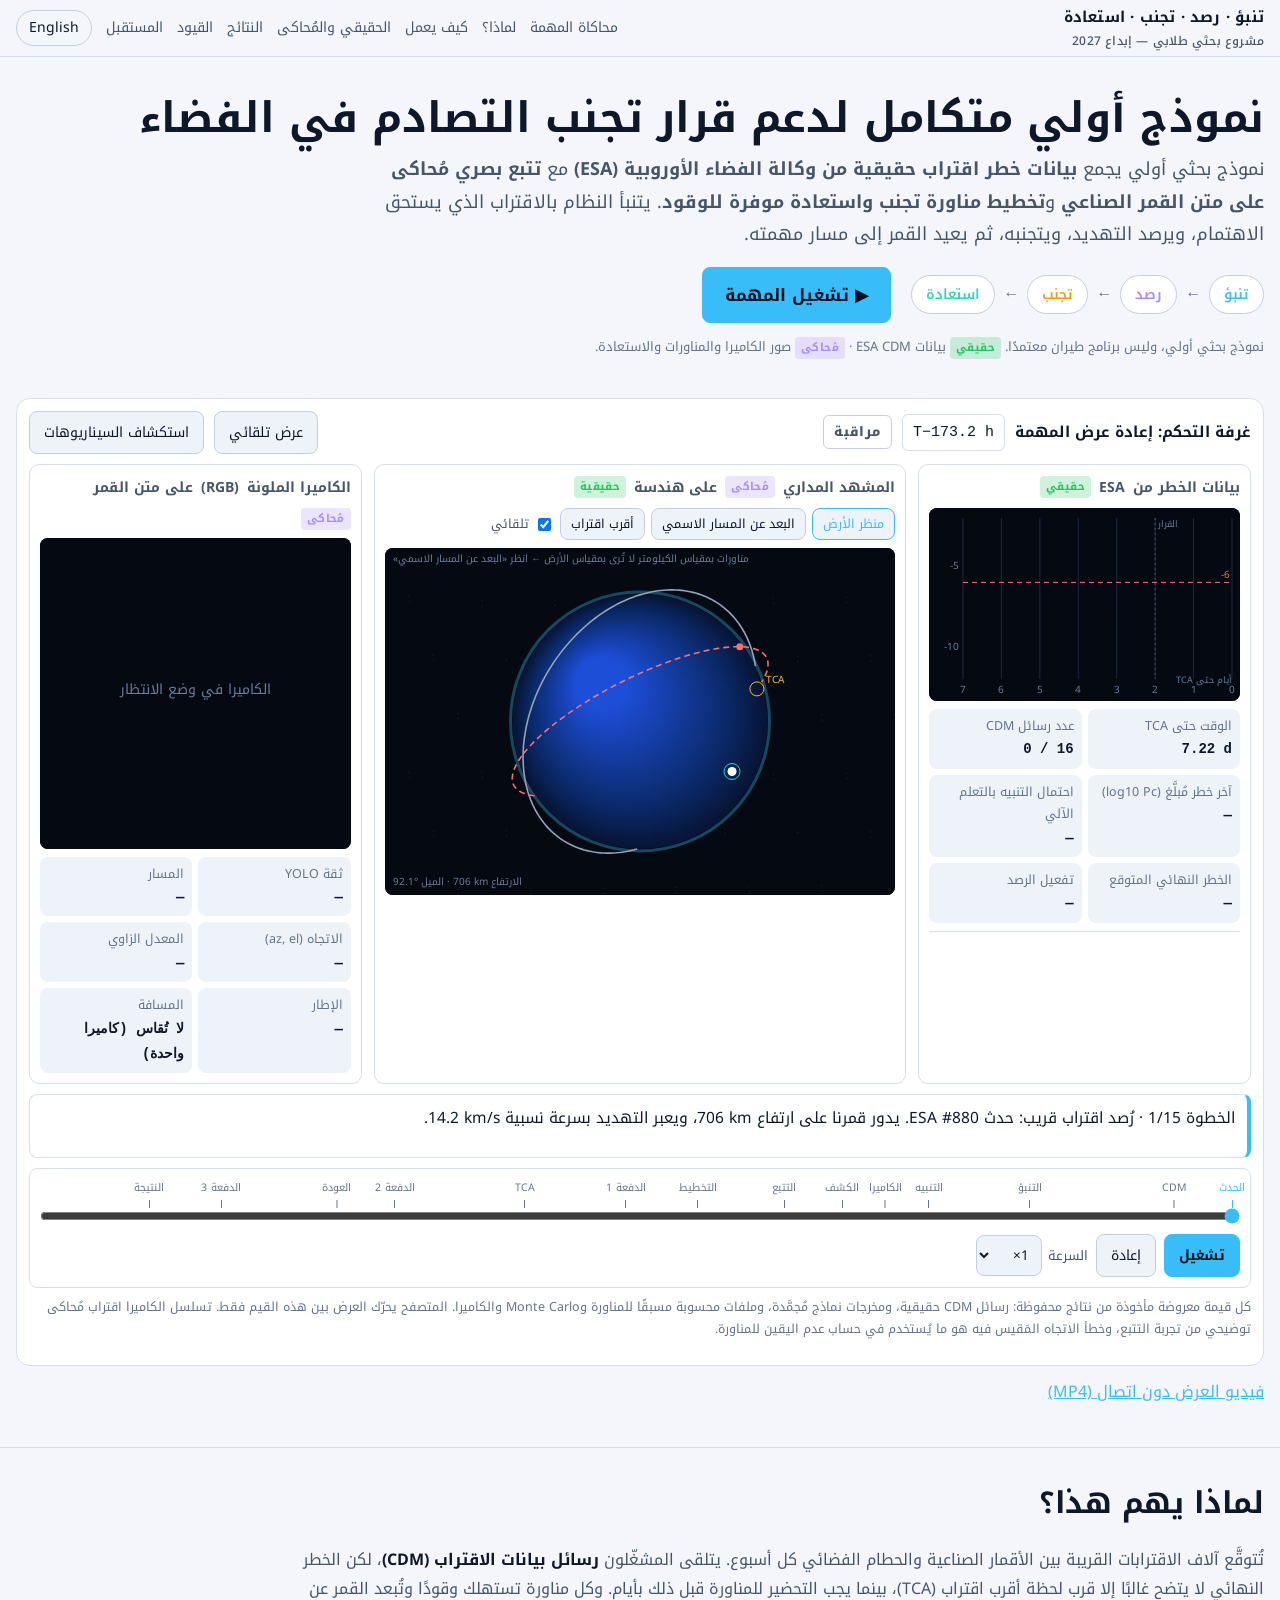
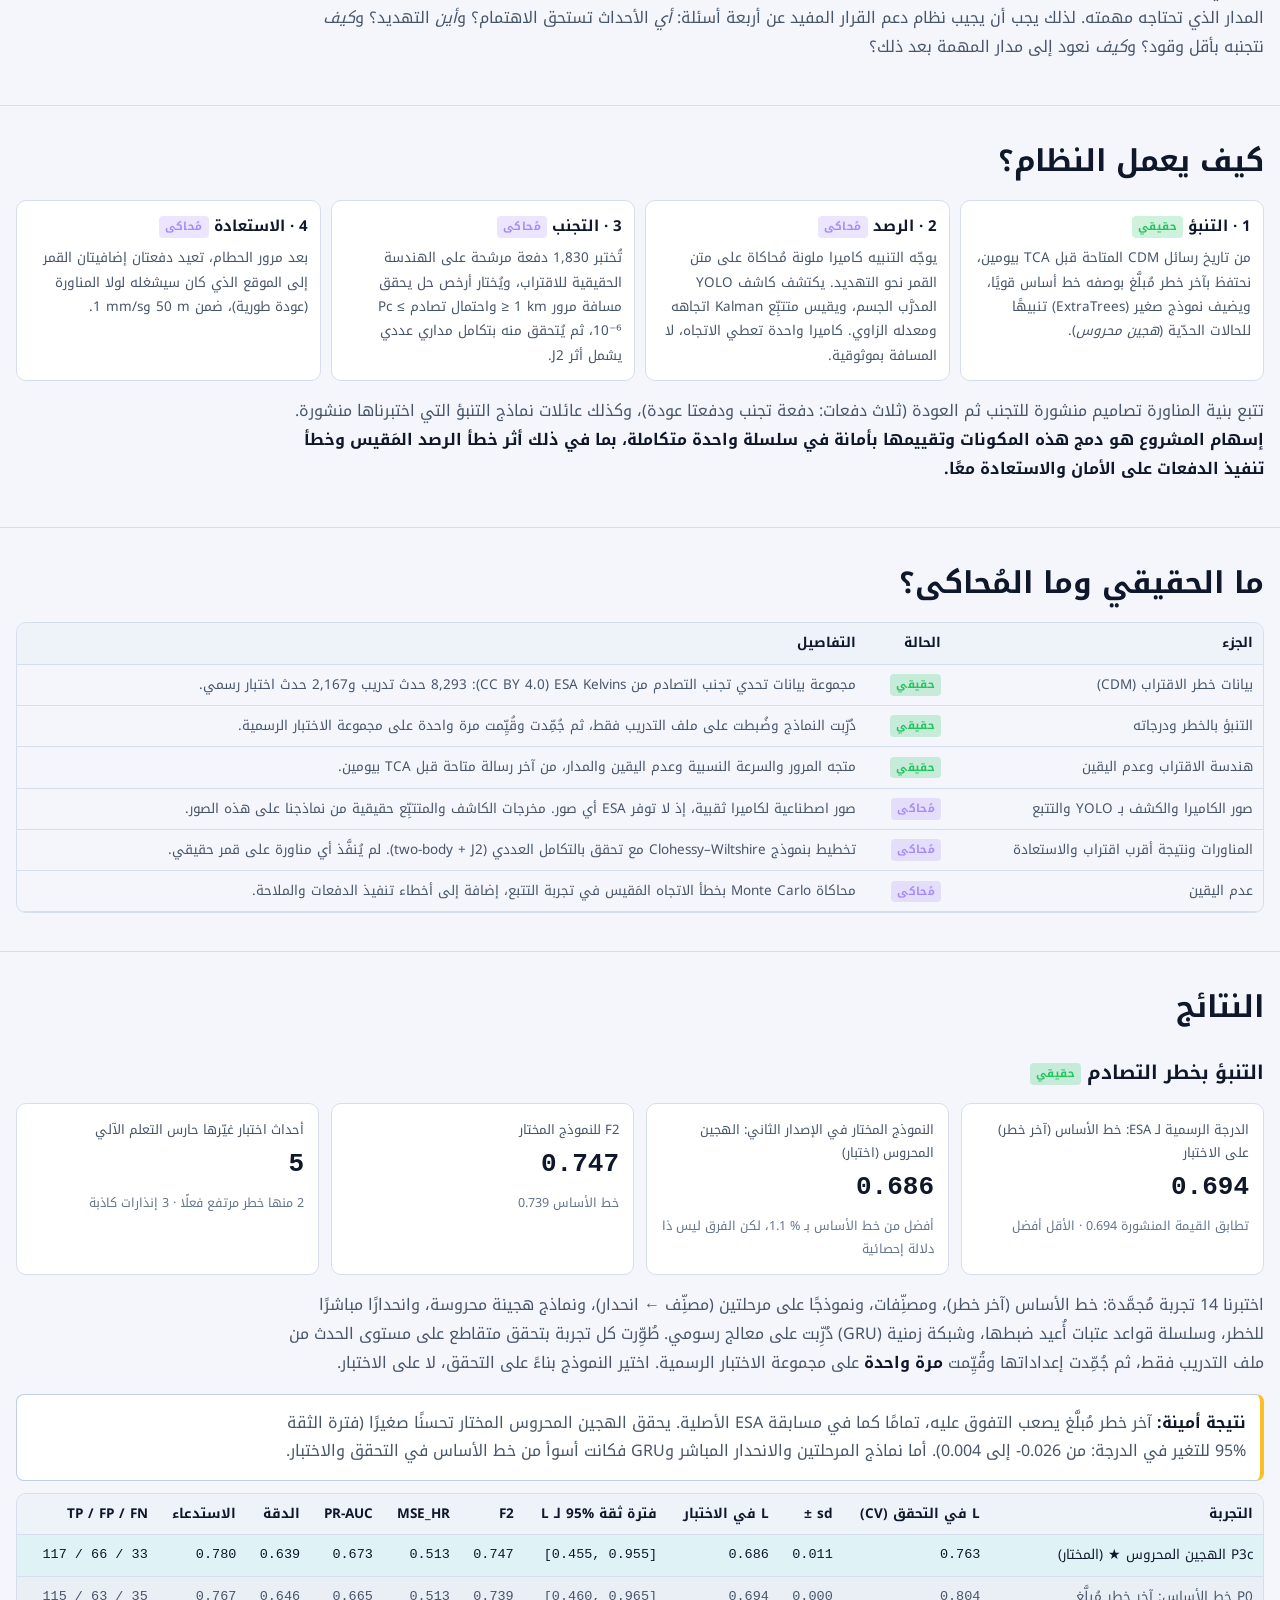
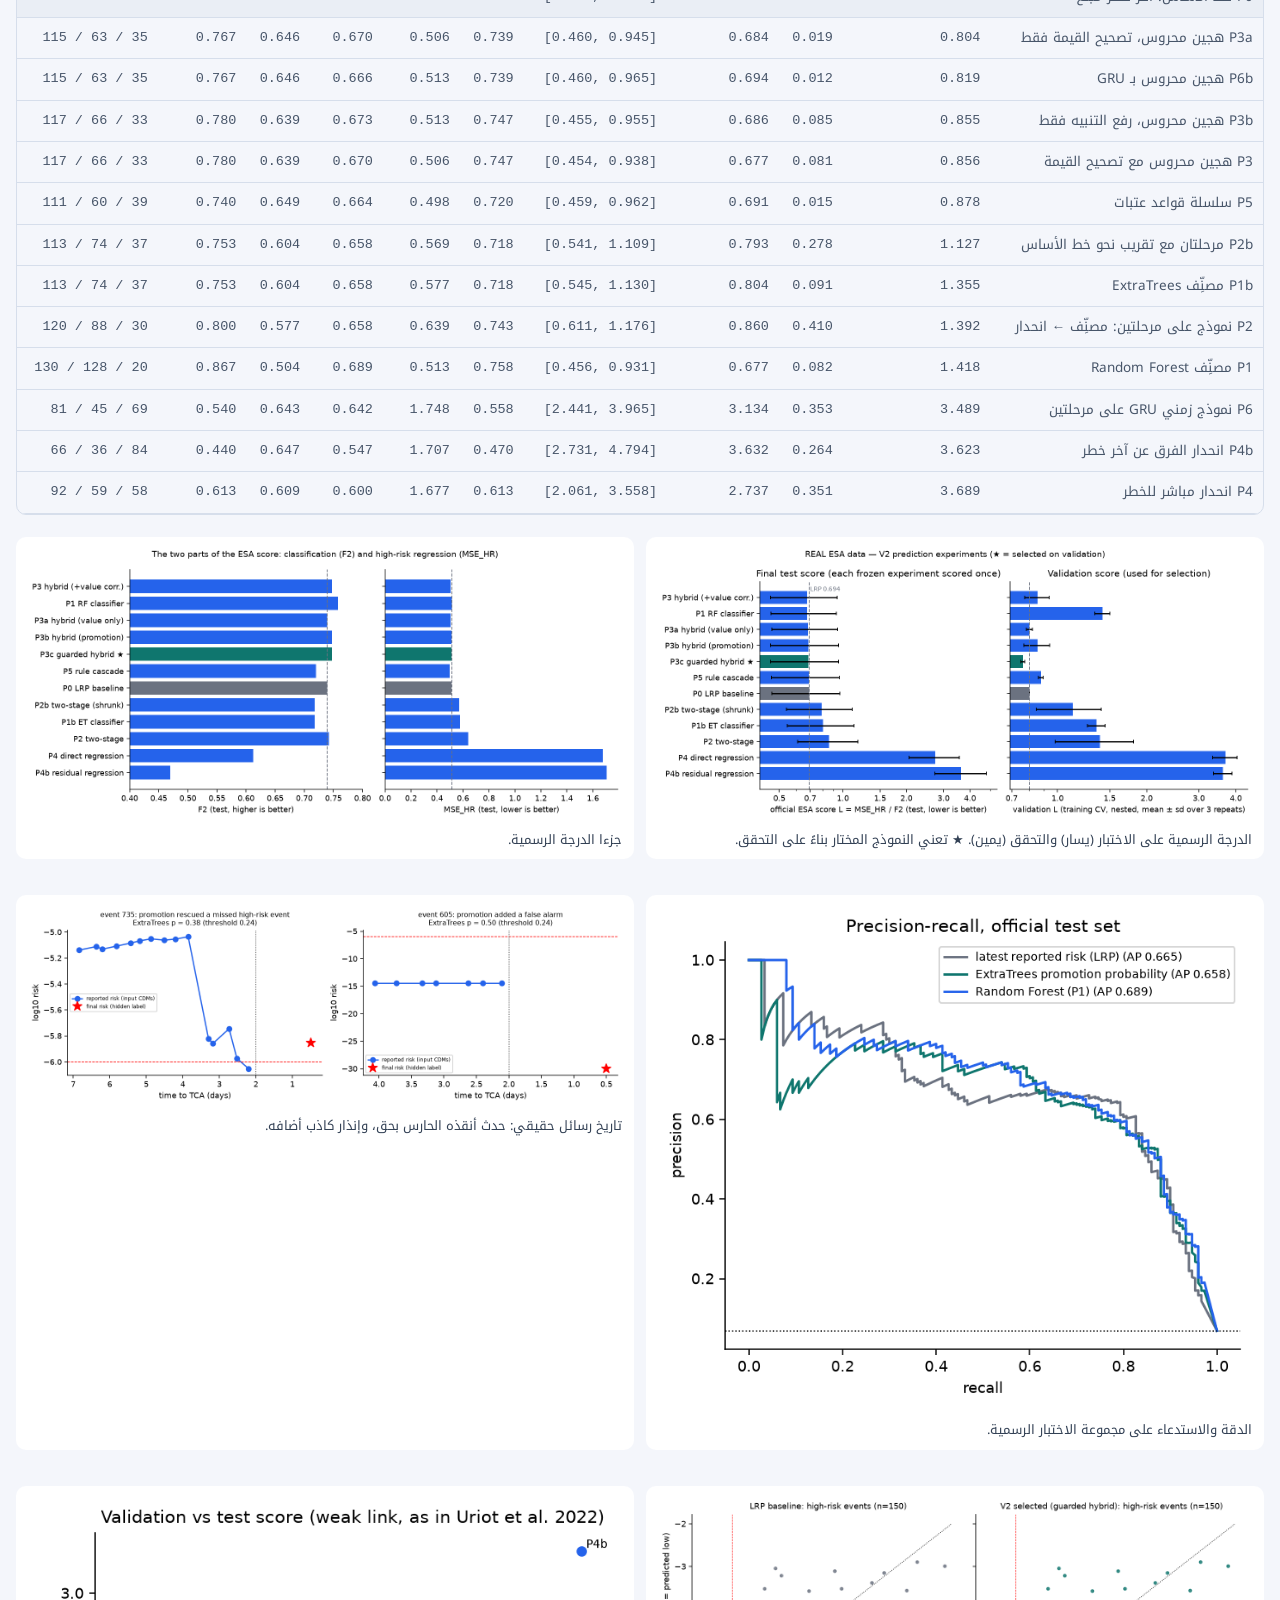
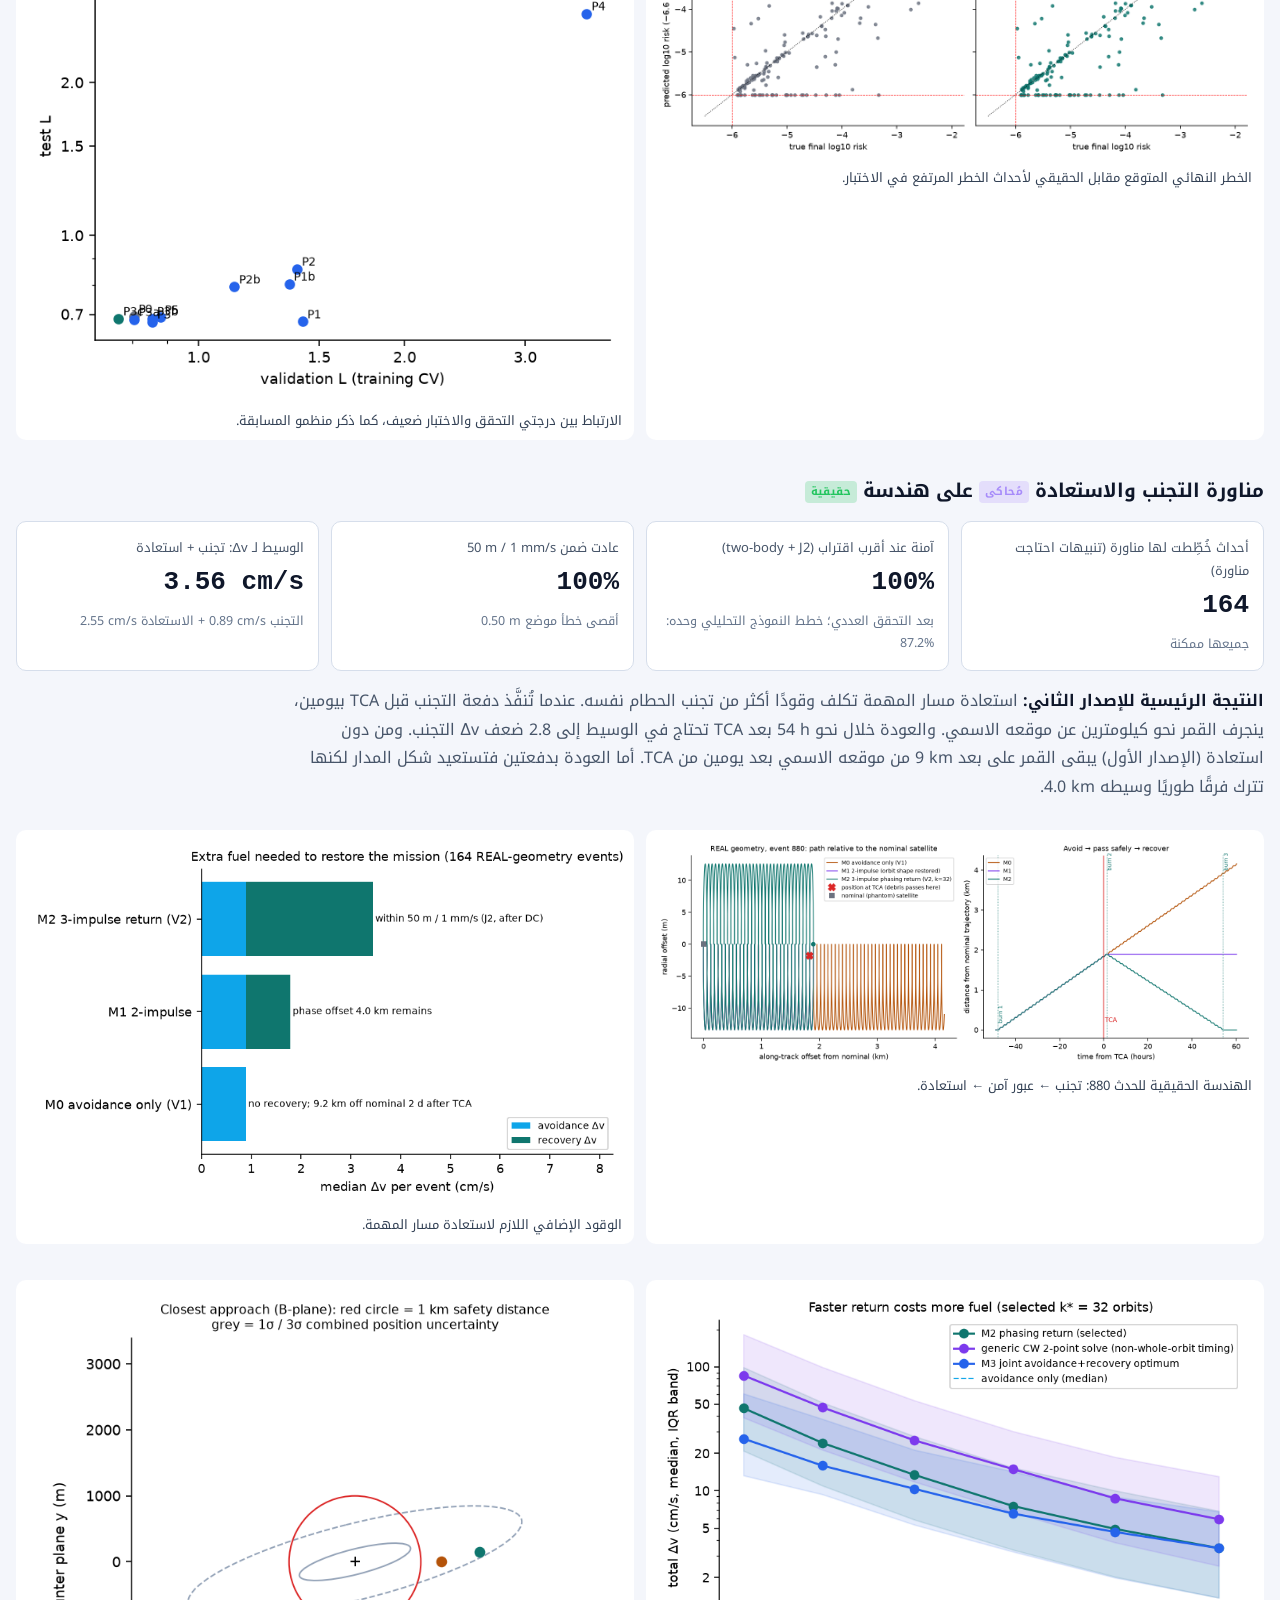
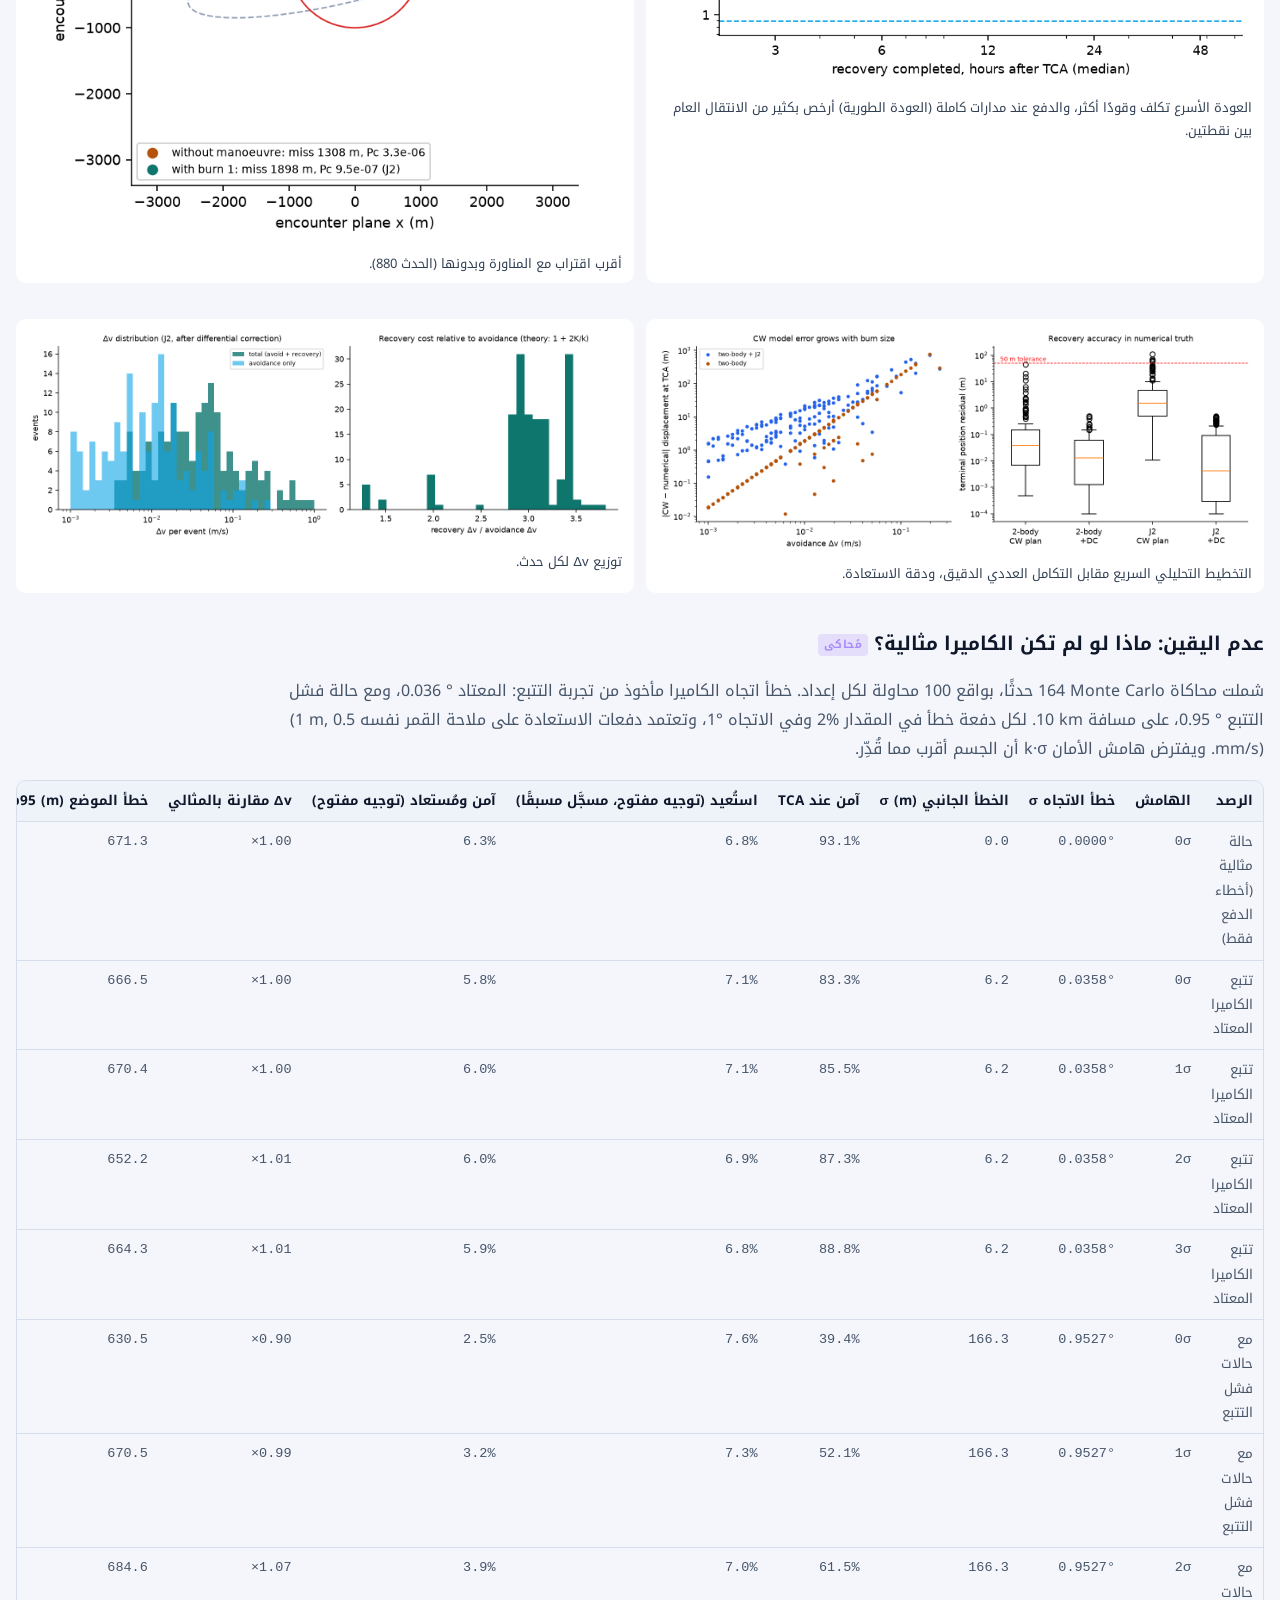
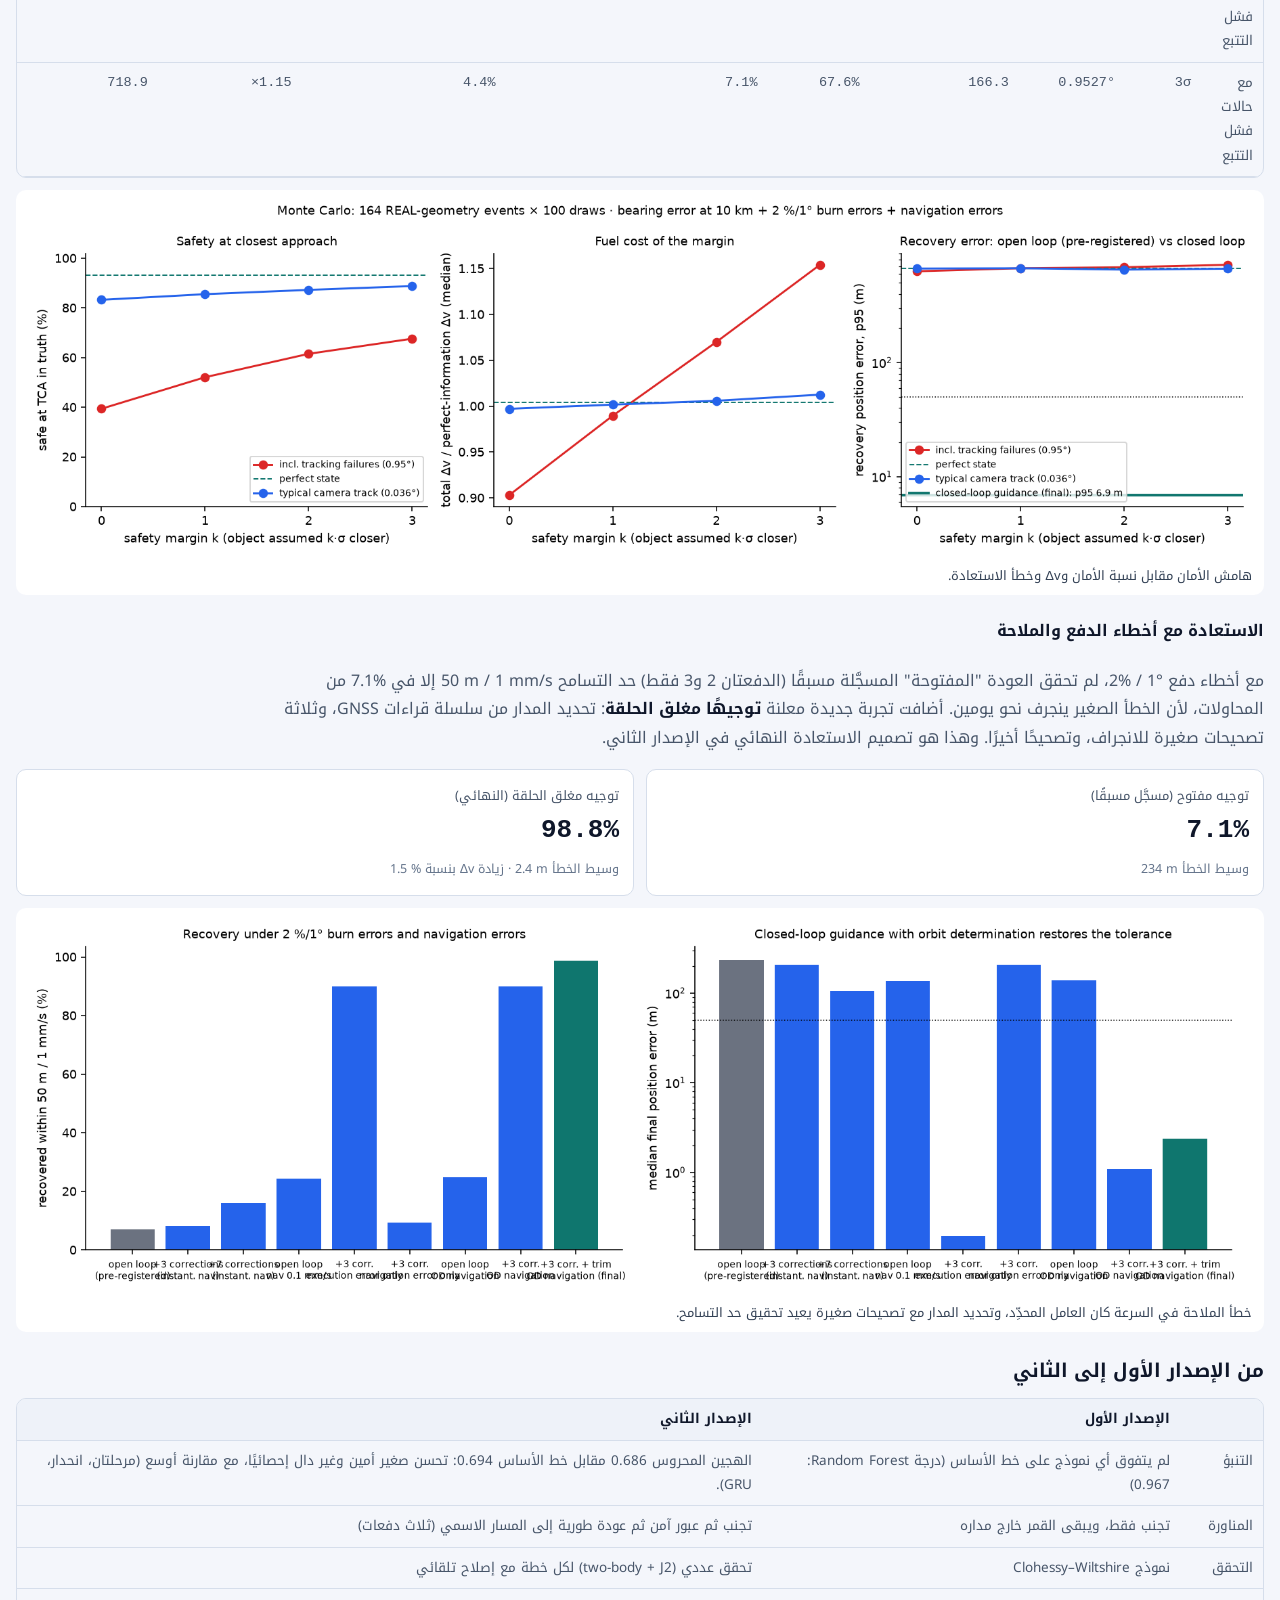
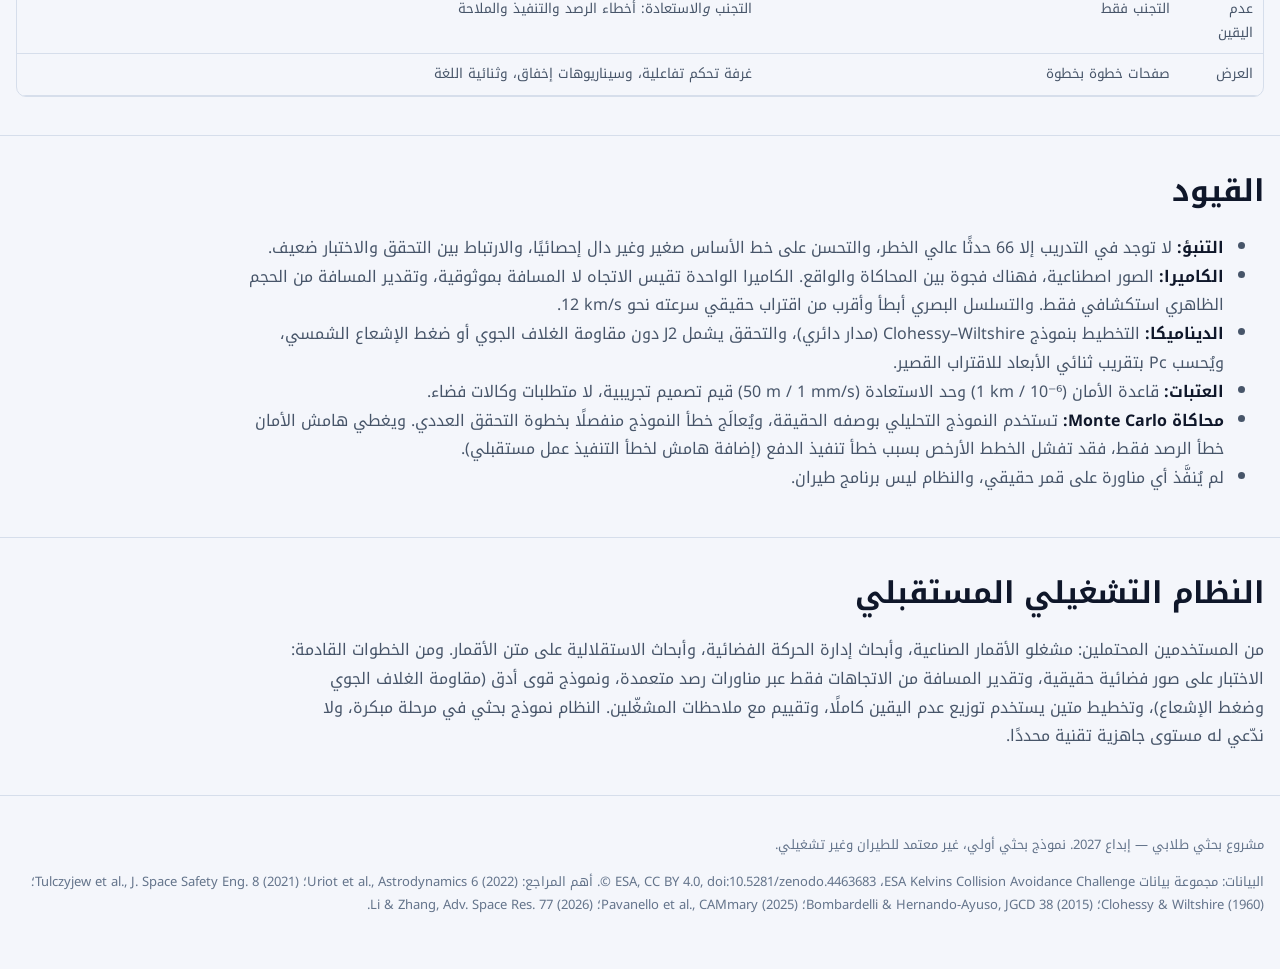
==== ar/index.html @ 052bb051 "V2 interactive mission-control demonstration (Ibdaa 2027 Student Research Project)" ====
<!doctype html>
<html lang="ar" dir="rtl">
<head>
<meta charset="utf-8">
<meta name="viewport" content="width=device-width, initial-scale=1">
<title>تنبؤ · رصد · تجنب · استعادة — نموذج أولي لدعم قرار تجنب التصادم</title>
<meta name="description" content="مشروع بحثي طلابي — إبداع 2027: نموذج أولي متكامل لدعم قرار تجنب التصادم الفضائي، يجمع بيانات خطر حقيقية من وكالة الفضاء الأوروبية مع تتبع بصري مُحاكى على متن القمر وتخطيط مناورة تجنب واستعادة موفرة للوقود.">
<link rel="preconnect" href="https://fonts.googleapis.com">
<link rel="stylesheet" href="https://fonts.googleapis.com/css2?family=Noto+Kufi+Arabic:wght@400;600;700;800&display=swap">
<link rel="stylesheet" href="../assets/css/site.css">
<link rel="icon" href="data:image/svg+xml,%3Csvg xmlns='http://www.w3.org/2000/svg' viewBox='0 0 32 32'%3E%3Ccircle cx='16' cy='16' r='7' fill='%2338bdf8'/%3E%3Cellipse cx='16' cy='16' rx='15' ry='6' fill='none' stroke='%232dd4bf' stroke-width='2'/%3E%3C/svg%3E">
</head>
<body data-root="../">
<header class="top"><div class="wrap">
  <div class="brand">تنبؤ · رصد · تجنب · استعادة<small>مشروع بحثي طلابي — إبداع 2027</small></div>
  <nav class="main"><a href="#mission">محاكاة المهمة</a><a href="#why">لماذا؟</a><a href="#how">كيف يعمل</a><a href="#real">الحقيقي والمُحاكى</a><a href="#results">النتائج</a><a href="#limits">القيود</a><a href="#future">المستقبل</a></nav>
  <a class="lang" href="../en/" hreflang="en" lang="en"><bdi dir="ltr">English</bdi></a>
</div></header>

<main>
<section class="hero"><div class="wrap">
  <h1>نموذج أولي متكامل لدعم قرار تجنب التصادم في الفضاء</h1>
  <p class="lead">نموذج بحثي أولي يجمع <strong>بيانات خطر اقتراب حقيقية من وكالة الفضاء الأوروبية <bdi dir="ltr" class="ltr">(ESA)</bdi></strong> مع <strong>تتبع بصري مُحاكى على متن القمر الصناعي</strong> و<strong>تخطيط مناورة تجنب واستعادة موفرة للوقود</strong>. يتنبأ النظام بالاقتراب الذي يستحق الاهتمام، ويرصد التهديد، ويتجنبه، ثم يعيد القمر إلى مسار مهمته.</p>
  <div class="chips">
    <span class="chip predict">تنبؤ</span><span class="arrow">→</span><span class="chip observe">رصد</span><span class="arrow">→</span>
    <span class="chip act">تجنب</span><span class="arrow">→</span><span class="chip recover">استعادة</span>
    <button class="btn primary big" data-run-mission style="margin-inline-start:12px">▶ تشغيل المهمة</button>
  </div>
  <p class="disclaimer">نموذج بحثي أولي، وليس برنامج طيران معتمدًا. <span class="badge real">حقيقي</span> بيانات <bdi dir="ltr" class="ltr">ESA CDM</bdi> · <span class="badge sim">مُحاكى</span> صور الكاميرا والمناورات والاستعادة.</p>
</div></section>

<section class="mc" id="mission"><div class="wrap">
 <div class="mc-shell">
  <div class="mc-top">
    <span class="mc-title">غرفة التحكم: إعادة عرض المهمة</span>
    <span class="mc-clock" id="mc-clock"><bdi dir="ltr">T−0.0 h</bdi></span>
    <span class="status monitor" id="mc-status">مراقبة</span>
    <span class="spacer"></span>
    <button class="btn" id="btn-auto" aria-pressed="true">عرض تلقائي</button>
    <button class="btn" id="btn-explore" aria-pressed="false">استكشاف السيناريوهات</button>
  </div>
  <div class="mc-grid">
    <div class="panel left">
      <h3>بيانات الخطر من <bdi dir="ltr" class="ltr">ESA</bdi> <span class="badge real">حقيقي</span></h3>
      <canvas id="risk-cv" aria-label="الخطر المُبلَّغ مقابل الوقت حتى أقرب اقتراب"></canvas>
      <div class="readouts">
        <div class="ro"><div class="k">الوقت حتى <bdi dir="ltr" class="ltr">TCA</bdi></div><div class="v" id="ro-ttca">—</div></div>
        <div class="ro"><div class="k">عدد رسائل <bdi dir="ltr" class="ltr">CDM</bdi></div><div class="v" id="ro-ncdm">—</div></div>
        <div class="ro"><div class="k">آخر خطر مُبلَّغ <bdi dir="ltr" class="ltr">(log10 Pc)</bdi></div><div class="v" id="ro-latest">—</div></div>
        <div class="ro"><div class="k">احتمال التنبيه بالتعلم الآلي</div><div class="v" id="ro-prob">—</div></div>
        <div class="ro"><div class="k">الخطر النهائي المتوقع</div><div class="v" id="ro-pred">—</div></div>
        <div class="ro"><div class="k">تفعيل الرصد</div><div class="v" id="ro-trig">—</div></div>
      </div>
      <div class="cdm-list" id="cdm-list"></div>
    </div>
    <div class="panel center">
      <h3>المشهد المداري <span class="badge sim">مُحاكى</span> على هندسة <span class="badge real">حقيقية</span></h3>
      <div class="view-tabs">
        <button class="btn" data-view="earth" aria-pressed="true">منظر الأرض</button>
        <button class="btn" data-view="rel" aria-pressed="false">البعد عن المسار الاسمي</button>
        <button class="btn" data-view="enc" aria-pressed="false">أقرب اقتراب</button>
        <label style="font-size:12.5px;color:var(--muted);display:inline-flex;gap:5px;align-items:center"><input type="checkbox" id="view-auto" checked> تلقائي</label>
      </div>
      <canvas id="orbit-cv" aria-label="رسم متحرك للمدار والمناورة"></canvas>
      <div class="legend" id="rel-legend"><span class="lg-nominal">القمر الاسمي (المرجعي)</span><span class="lg-avoid">تجنب فقط</span><span class="lg-twoimp">دفعتان (يبقى فرق طوري)</span><span class="lg-recover">خطة الدفعات الثلاث المختارة</span><span class="lg-threat">لحظة <bdi dir="ltr" class="ltr">TCA</bdi> / الحطام</span></div>
    </div>
    <div class="panel right">
      <h3>الكاميرا الملونة <bdi dir="ltr" class="ltr">(RGB)</bdi> على متن القمر <span class="badge sim">مُحاكى</span></h3>
      <canvas id="cam-cv" aria-label="إطارات كاميرا مُحاكاة مع مخرجات الكاشف والمتتبِّع"></canvas>
      <div class="readouts">
        <div class="ro"><div class="k">ثقة <bdi dir="ltr" class="ltr">YOLO</bdi></div><div class="v" id="ro-conf">—</div></div>
        <div class="ro"><div class="k">المسار</div><div class="v" id="ro-track">—</div></div>
        <div class="ro"><div class="k">الاتجاه <bdi dir="ltr" class="ltr">(az, el)</bdi></div><div class="v" id="ro-bearing">—</div></div>
        <div class="ro"><div class="k">المعدل الزاوي</div><div class="v" id="ro-rate">—</div></div>
        <div class="ro"><div class="k">الإطار</div><div class="v" id="ro-frame">—</div></div>
        <div class="ro"><div class="k">المسافة</div><div class="v">لا تُقاس (كاميرا واحدة)</div></div>
      </div>
    </div>
  </div>
  <div class="caption" aria-live="polite"><div class="txt" id="cap-txt"></div></div>
  <div class="timeline">
    <div class="chapters" id="chapters"></div>
    <input type="range" class="scrub" id="scrub" min="0" max="1000" value="0" aria-label="الخط الزمني للمهمة">
    <div class="controls">
      <button class="btn primary" id="btn-play">تشغيل</button>
      <button class="btn" id="btn-restart">إعادة</button>
      <label>السرعة <select id="sel-speed"><option value="0.5">0.5×</option><option value="1" selected>1×</option><option value="2">2×</option><option value="4">4×</option></select></label>
    </div>
    <div class="explore" id="explore">
      <label>السيناريو <select id="sel-scenario"></select></label>
      <label>الرصد <select id="sel-perc"></select></label>
      <label>هامش الأمان <select id="sel-margin"></select></label>
    </div>
  </div>
  <div class="summary" id="summary"></div>
  <p class="mc-note">كل قيمة معروضة مأخوذة من نتائج محفوظة: رسائل <bdi dir="ltr" class="ltr">CDM</bdi> حقيقية، ومخرجات نماذج مُجمَّدة، وملفات محسوبة مسبقًا للمناورة و<bdi dir="ltr" class="ltr">Monte Carlo</bdi> والكاميرا. المتصفح يحرّك العرض بين هذه القيم فقط. تسلسل الكاميرا اقتراب مُحاكى توضيحي من تجربة التتبع، وخطأ الاتجاه المَقيس فيه هو ما يُستخدم في حساب عدم اليقين للمناورة.</p>
 </div>
 <p style="margin-top:12px"><a href="../assets/video/demo_ar.mp4">فيديو العرض دون اتصال <bdi dir="ltr" class="ltr">(MP4)</bdi></a></p>
</div></section>

<section class="content" id="why"><div class="wrap">
  <h2>لماذا يهم هذا؟</h2>
  <p>تُتوقَّع آلاف الاقترابات القريبة بين الأقمار الصناعية والحطام الفضائي كل أسبوع. يتلقى المشغّلون <strong>رسائل بيانات الاقتراب <bdi dir="ltr" class="ltr">(CDM)</bdi></strong>، لكن الخطر النهائي لا يتضح غالبًا إلا قرب لحظة أقرب اقتراب <bdi dir="ltr" class="ltr">(TCA)</bdi>، بينما يجب التحضير للمناورة قبل ذلك بأيام. وكل مناورة تستهلك وقودًا وتُبعد القمر عن المدار الذي تحتاجه مهمته. لذلك يجب أن يجيب نظام دعم القرار المفيد عن أربعة أسئلة: <em>أي</em> الأحداث تستحق الاهتمام؟ و<em>أين</em> التهديد؟ و<em>كيف</em> نتجنبه بأقل وقود؟ و<em>كيف</em> نعود إلى مدار المهمة بعد ذلك؟</p>
</div></section>

<section class="content" id="how"><div class="wrap">
  <h2>كيف يعمل النظام؟</h2>
  <div class="pipeline">
    <div class="st"><h4>1 · التنبؤ <span class="badge real">حقيقي</span></h4><p>من تاريخ رسائل <bdi dir="ltr" class="ltr">CDM</bdi> المتاحة قبل <bdi dir="ltr" class="ltr">TCA</bdi> بيومين، نحتفظ بآخر خطر مُبلَّغ بوصفه خط أساس قويًا، ويضيف نموذج صغير <bdi dir="ltr" class="ltr">(ExtraTrees)</bdi> تنبيهًا للحالات الحدّية (<em>هجين محروس</em>).</p></div>
    <div class="st"><h4>2 · الرصد <span class="badge sim">مُحاكى</span></h4><p>يوجّه التنبيه كاميرا ملونة مُحاكاة على متن القمر نحو التهديد. يكتشف كاشف <bdi dir="ltr" class="ltr">YOLO</bdi> المدرَّب الجسم، ويقيس متتبِّع <bdi dir="ltr" class="ltr">Kalman</bdi> اتجاهه ومعدله الزاوي. كاميرا واحدة تعطي الاتجاه، لا المسافة بموثوقية.</p></div>
    <div class="st"><h4>3 · التجنب <span class="badge sim">مُحاكى</span></h4><p>تُختبر <bdi dir="ltr" class="ltr num">1,830</bdi> دفعة مرشحة على الهندسة الحقيقية للاقتراب، ويُختار أرخص حل يحقق مسافة مرور <bdi dir="ltr" class="ltr">≥ 1 km</bdi> واحتمال تصادم <bdi dir="ltr" class="ltr">Pc ≤ 10⁻⁶</bdi>، ثم يُتحقق منه بتكامل مداري عددي يشمل أثر <bdi dir="ltr" class="ltr">J2</bdi>.</p></div>
    <div class="st"><h4>4 · الاستعادة <span class="badge sim">مُحاكى</span></h4><p>بعد مرور الحطام، تعيد دفعتان إضافيتان القمر إلى الموقع الذي كان سيشغله لولا المناورة (عودة طورية)، ضمن <bdi dir="ltr" class="ltr">50 m</bdi> و<bdi dir="ltr" class="ltr">1 mm/s</bdi>.</p></div>
  </div>
  <p>تتبع بنية المناورة تصاميم منشورة للتجنب ثم العودة (ثلاث دفعات: دفعة تجنب ودفعتا عودة)، وكذلك عائلات نماذج التنبؤ التي اختبرناها منشورة. <strong>إسهام المشروع هو دمج هذه المكونات وتقييمها بأمانة في سلسلة واحدة متكاملة، بما في ذلك أثر خطأ الرصد المَقيس وخطأ تنفيذ الدفعات على الأمان والاستعادة معًا.</strong></p>
</div></section>

<section class="content" id="real"><div class="wrap">
  <h2>ما الحقيقي وما المُحاكى؟</h2>
  <div class="table-wrap"><table>
    <thead><tr><th>الجزء</th><th>الحالة</th><th>التفاصيل</th></tr></thead>
    <tbody>
      <tr><td>بيانات خطر الاقتراب <bdi dir="ltr" class="ltr">(CDM)</bdi></td><td><span class="badge real">حقيقي</span></td><td>مجموعة بيانات تحدي تجنب التصادم من <bdi dir="ltr" class="ltr">ESA Kelvins</bdi> <bdi dir="ltr" class="ltr">(CC BY 4.0)</bdi>: <bdi dir="ltr" data-v="prediction.dataset.train_events" data-fmt="int"></bdi> حدث تدريب و<bdi dir="ltr" data-v="prediction.dataset.test_events" data-fmt="int"></bdi> حدث اختبار رسمي.</td></tr>
      <tr><td>التنبؤ بالخطر ودرجاته</td><td><span class="badge real">حقيقي</span></td><td>دُرِّبت النماذج وضُبطت على ملف التدريب فقط، ثم جُمِّدت وقُيِّمت مرة واحدة على مجموعة الاختبار الرسمية.</td></tr>
      <tr><td>هندسة الاقتراب وعدم اليقين</td><td><span class="badge real">حقيقي</span></td><td>متجه المرور والسرعة النسبية وعدم اليقين والمدار، من آخر رسالة متاحة قبل <bdi dir="ltr" class="ltr">TCA</bdi> بيومين.</td></tr>
      <tr><td>صور الكاميرا والكشف بـ <bdi dir="ltr" class="ltr">YOLO</bdi> والتتبع</td><td><span class="badge sim">مُحاكى</span></td><td>صور اصطناعية لكاميرا ثقبية، إذ لا توفر <bdi dir="ltr" class="ltr">ESA</bdi> أي صور. مخرجات الكاشف والمتتبِّع حقيقية من نماذجنا على هذه الصور.</td></tr>
      <tr><td>المناورات ونتيجة أقرب اقتراب والاستعادة</td><td><span class="badge sim">مُحاكى</span></td><td>تخطيط بنموذج <bdi dir="ltr" class="ltr">Clohessy–Wiltshire</bdi> مع تحقق بالتكامل العددي <bdi dir="ltr" class="ltr">(two-body + J2)</bdi>. لم يُنفَّذ أي مناورة على قمر حقيقي.</td></tr>
      <tr><td>عدم اليقين</td><td><span class="badge sim">مُحاكى</span></td><td>محاكاة <bdi dir="ltr" class="ltr">Monte Carlo</bdi> بخطأ الاتجاه المَقيس في تجربة التتبع، إضافة إلى أخطاء تنفيذ الدفعات والملاحة.</td></tr>
    </tbody></table></div>
</div></section>

<section class="content" id="results"><div class="wrap">
  <h2>النتائج</h2>
  <h3>التنبؤ بخطر التصادم <span class="badge real">حقيقي</span></h3>
  <div class="cards">
    <div class="card"><div class="lbl">الدرجة الرسمية لـ <bdi dir="ltr" class="ltr">ESA</bdi>: خط الأساس (آخر خطر) على الاختبار</div><div class="big"><bdi dir="ltr" data-v="prediction.baseline.test.L" data-fmt="3"></bdi></div><div class="sub">تطابق القيمة المنشورة <bdi dir="ltr" class="ltr num">0.694</bdi> · الأقل أفضل</div></div>
    <div class="card"><div class="lbl">النموذج المختار في الإصدار الثاني: الهجين المحروس (اختبار)</div><div class="big"><bdi dir="ltr" data-v="prediction.selected.test.L" data-fmt="3"></bdi></div><div class="sub">أفضل من خط الأساس بـ <bdi dir="ltr" data-v="prediction.selected.test.improvement_vs_LRP_pct" data-fmt="1" data-unit="%"></bdi>، لكن الفرق ليس ذا دلالة إحصائية</div></div>
    <div class="card"><div class="lbl"><bdi dir="ltr" class="ltr">F2</bdi> للنموذج المختار</div><div class="big"><bdi dir="ltr" data-v="prediction.selected.test.F2" data-fmt="3"></bdi></div><div class="sub">خط الأساس <bdi dir="ltr" data-v="prediction.baseline.test.F2" data-fmt="3"></bdi></div></div>
    <div class="card"><div class="lbl">أحداث اختبار غيّرها حارس التعلم الآلي</div><div class="big"><bdi dir="ltr" data-v="prediction.promotion_on_test.promoted_events" data-fmt="int"></bdi></div><div class="sub"><bdi dir="ltr" data-v="prediction.promotion_on_test.promoted_true_high" data-fmt="int"></bdi> منها خطر مرتفع فعلًا · <bdi dir="ltr" data-v="prediction.promotion_on_test.promoted_false_alarm" data-fmt="int"></bdi> إنذارات كاذبة</div></div>
  </div>
  <p>اختبرنا <bdi dir="ltr" data-v="prediction.experiments.length" data-fmt="int"></bdi> تجربة مُجمَّدة: خط الأساس (آخر خطر)، ومصنِّفات، ونموذجًا على مرحلتين (مصنِّف ← انحدار)، ونماذج هجينة محروسة، وانحدارًا مباشرًا للخطر، وسلسلة قواعد عتبات أُعيد ضبطها، وشبكة زمنية <bdi dir="ltr" class="ltr">(GRU)</bdi> دُرِّبت على معالج رسومي. طُوِّرت كل تجربة بتحقق متقاطع على مستوى الحدث من ملف التدريب فقط، ثم جُمِّدت إعداداتها وقُيِّمت <strong>مرة واحدة</strong> على مجموعة الاختبار الرسمية. اختير النموذج بناءً على التحقق، لا على الاختبار.</p>
  <div class="callout"><p><strong>نتيجة أمينة:</strong> آخر خطر مُبلَّغ يصعب التفوق عليه، تمامًا كما في مسابقة <bdi dir="ltr" class="ltr">ESA</bdi> الأصلية. يحقق الهجين المحروس المختار تحسنًا صغيرًا (فترة الثقة <bdi dir="ltr" class="ltr num">95%</bdi> للتغير في الدرجة: من <bdi dir="ltr" class="ltr num" data-v="prediction.selected.test.delta_L_vs_LRP_ci95.0" data-fmt="3"></bdi> إلى <bdi dir="ltr" class="ltr num" data-v="prediction.selected.test.delta_L_vs_LRP_ci95.1" data-fmt="3"></bdi>). أما نماذج المرحلتين والانحدار المباشر و<bdi dir="ltr" class="ltr">GRU</bdi> فكانت أسوأ من خط الأساس في التحقق والاختبار.</p></div>
  <div class="table-wrap"><table id="exp-table"></table></div>
  <div class="figs">
    <figure><img src="../assets/figures/v2_pred_official_score.png" alt="الدرجة الرسمية لكل تجربة" loading="lazy"><figcaption>الدرجة الرسمية على الاختبار (يسار) والتحقق (يمين). ★ تعني النموذج المختار بناءً على التحقق.</figcaption></figure>
    <figure><img src="../assets/figures/v2_pred_f2_msehr.png" alt="F2 وMSE_HR لكل تجربة" loading="lazy"><figcaption>جزءا الدرجة الرسمية.</figcaption></figure>
    <figure><img src="../assets/figures/v2_pred_pr_curves.png" alt="منحنيات الدقة والاستدعاء" loading="lazy"><figcaption>الدقة والاستدعاء على مجموعة الاختبار الرسمية.</figcaption></figure>
    <figure><img src="../assets/figures/v2_pred_temporal_examples.png" alt="أمثلة على الأحداث التي رُفع تنبيهها" loading="lazy"><figcaption>تاريخ رسائل حقيقي: حدث أنقذه الحارس بحق، وإنذار كاذب أضافه.</figcaption></figure>
    <figure><img src="../assets/figures/v2_pred_regression_high_risk.png" alt="الخطر المتوقع مقابل الحقيقي" loading="lazy"><figcaption>الخطر النهائي المتوقع مقابل الحقيقي لأحداث الخطر المرتفع في الاختبار.</figcaption></figure>
    <figure><img src="../assets/figures/v2_pred_val_vs_test.png" alt="التحقق مقابل الاختبار" loading="lazy"><figcaption>الارتباط بين درجتي التحقق والاختبار ضعيف، كما ذكر منظمو المسابقة.</figcaption></figure>
  </div>

  <h3>مناورة التجنب والاستعادة <span class="badge sim">مُحاكى</span> على هندسة <span class="badge real">حقيقية</span></h3>
  <div class="cards">
    <div class="card"><div class="lbl">أحداث خُطِّطت لها مناورة (تنبيهات احتاجت مناورة)</div><div class="big"><bdi dir="ltr" data-v="maneuver.n_planned" data-fmt="int"></bdi></div><div class="sub">جميعها ممكنة</div></div>
    <div class="card"><div class="lbl">آمنة عند أقرب اقتراب <bdi dir="ltr" class="ltr">(two-body + J2)</bdi></div><div class="big"><bdi dir="ltr" data-v="maneuver.final_J2.safe_rate_tca" data-fmt="pct0"></bdi></div><div class="sub">بعد التحقق العددي؛ خطط النموذج التحليلي وحده: <bdi dir="ltr" data-v="maneuver.cw_selected_plan_safe_rate_in_numerical_truth.two_body_J2" data-fmt="pct"></bdi></div></div>
    <div class="card"><div class="lbl">عادت ضمن <bdi dir="ltr" class="ltr">50 m / 1 mm/s</bdi></div><div class="big"><bdi dir="ltr" data-v="maneuver.final_J2.recovered_rate_after_dc" data-fmt="pct0"></bdi></div><div class="sub">أقصى خطأ موضع <bdi dir="ltr" data-v="maneuver.final_J2.resid_r_after_dc_m.max" data-fmt="2" data-unit="m"></bdi></div></div>
    <div class="card"><div class="lbl">الوسيط لـ <bdi dir="ltr" class="ltr">Δv</bdi>: تجنب + استعادة</div><div class="big"><bdi dir="ltr" data-v="maneuver.final_J2.dv_total.median" data-fmt="2" data-scale="100" data-unit="cm/s"></bdi></div><div class="sub">التجنب <bdi dir="ltr" data-v="maneuver.final_J2.dv_avoid.median" data-fmt="2" data-scale="100" data-unit="cm/s"></bdi> + الاستعادة <bdi dir="ltr" data-v="maneuver.final_J2.dv_recovery.median" data-fmt="2" data-scale="100" data-unit="cm/s"></bdi></div></div>
  </div>
  <p><strong>النتيجة الرئيسية للإصدار الثاني:</strong> استعادة مسار المهمة تكلف وقودًا أكثر من تجنب الحطام نفسه. عندما تُنفَّذ دفعة التجنب قبل <bdi dir="ltr" class="ltr">TCA</bdi> بيومين، ينجرف القمر نحو كيلومترين عن موقعه الاسمي. والعودة خلال نحو <bdi dir="ltr" data-v="maneuver.recovery_end_after_tca_h.median" data-fmt="0" data-unit="h"></bdi> بعد <bdi dir="ltr" class="ltr">TCA</bdi> تحتاج في الوسيط إلى <bdi dir="ltr" data-v="maneuver.recovery_ratio_rec_over_avoid.median" data-fmt="1"></bdi> ضعف <bdi dir="ltr" class="ltr">Δv</bdi> التجنب. ومن دون استعادة (الإصدار الأول) يبقى القمر على بعد <bdi dir="ltr" data-v="maneuver.architectures.M0_avoidance_only.deviation_tca_plus_2d_m.median" data-fmt="0" data-scale="0.001" data-unit="km"></bdi> من موقعه الاسمي بعد يومين من <bdi dir="ltr" class="ltr">TCA</bdi>. أما العودة بدفعتين فتستعيد شكل المدار لكنها تترك فرقًا طوريًا وسيطه <bdi dir="ltr" data-v="maneuver.architectures.M1_two_impulse_orbit_restore.phase_offset_m.median" data-fmt="1" data-scale="0.001" data-unit="km"></bdi>.</p>
  <div class="figs">
    <figure><img src="../assets/figures/v2_man_trajectory.png" alt="مسارات التجنب والاستعادة" loading="lazy"><figcaption>الهندسة الحقيقية للحدث <bdi dir="ltr" class="ltr">880</bdi>: تجنب ← عبور آمن ← استعادة.</figcaption></figure>
    <figure><img src="../assets/figures/v2_man_fuel_cost.png" alt="الوقود الإضافي لاستعادة المهمة" loading="lazy"><figcaption>الوقود الإضافي اللازم لاستعادة مسار المهمة.</figcaption></figure>
    <figure><img src="../assets/figures/v2_man_recovery_tradeoff.png" alt="زمن الاستعادة مقابل Δv" loading="lazy"><figcaption>العودة الأسرع تكلف وقودًا أكثر، والدفع عند مدارات كاملة (العودة الطورية) أرخص بكثير من الانتقال العام بين نقطتين.</figcaption></figure>
    <figure><img src="../assets/figures/v2_man_closest_approach.png" alt="أقرب اقتراب مع المناورة وبدونها" loading="lazy"><figcaption>أقرب اقتراب مع المناورة وبدونها (الحدث <bdi dir="ltr" class="ltr">880</bdi>).</figcaption></figure>
    <figure><img src="../assets/figures/v2_man_numerical_validation.png" alt="مقارنة النموذج التحليلي والعددي" loading="lazy"><figcaption>التخطيط التحليلي السريع مقابل التكامل العددي الدقيق، ودقة الاستعادة.</figcaption></figure>
    <figure><img src="../assets/figures/v2_man_dv_distribution.png" alt="توزيع Δv" loading="lazy"><figcaption>توزيع <bdi dir="ltr" class="ltr">Δv</bdi> لكل حدث.</figcaption></figure>
  </div>

  <h3>عدم اليقين: ماذا لو لم تكن الكاميرا مثالية؟ <span class="badge sim">مُحاكى</span></h3>
  <p>شملت محاكاة <bdi dir="ltr" class="ltr">Monte Carlo</bdi> <bdi dir="ltr" data-v="uncertainty.events" data-fmt="int"></bdi> حدثًا، بواقع <bdi dir="ltr" data-v="uncertainty.n_mc_per_event_case" data-fmt="int"></bdi> محاولة لكل إعداد. خطأ اتجاه الكاميرا مأخوذ من تجربة التتبع: المعتاد <bdi dir="ltr" data-v="uncertainty.sigmas_deg.typical_camera_track" data-fmt="3" data-unit="°"></bdi>، ومع حالة فشل التتبع <bdi dir="ltr" data-v="uncertainty.sigmas_deg.including_track_failures" data-fmt="2" data-unit="°"></bdi>، على مسافة <bdi dir="ltr" class="ltr">10 km</bdi>. لكل دفعة خطأ في المقدار <bdi dir="ltr" class="ltr">2%</bdi> وفي الاتجاه <bdi dir="ltr" class="ltr">1°</bdi>، وتعتمد دفعات الاستعادة على ملاحة القمر نفسه <bdi dir="ltr" class="ltr">(1 m, 0.5 mm/s)</bdi>. ويفترض هامش الأمان <bdi dir="ltr" class="ltr">k·σ</bdi> أن الجسم أقرب مما قُدِّر.</p>
  <div class="table-wrap"><table id="unc-table"></table></div>
  <figure><img src="../assets/figures/v2_unc_margin.png" alt="هامش الأمان مقابل الأمان وΔv وخطأ الاستعادة" loading="lazy"><figcaption>هامش الأمان مقابل نسبة الأمان و<bdi dir="ltr" class="ltr">Δv</bdi> وخطأ الاستعادة.</figcaption></figure>

  <h4>الاستعادة مع أخطاء الدفع والملاحة</h4>
  <p>مع أخطاء دفع <bdi dir="ltr" class="ltr">2% / 1°</bdi>، لم تحقق العودة "المفتوحة" المسجَّلة مسبقًا (الدفعتان 2 و3 فقط) حد التسامح <bdi dir="ltr" class="ltr">50 m / 1 mm/s</bdi> إلا في <bdi dir="ltr" data-v="recovery_robustness.by_config.open_loop.recovered_rate" data-fmt="pct"></bdi> من المحاولات، لأن الخطأ الصغير ينجرف نحو يومين. أضافت تجربة جديدة معلنة <strong>توجيهًا مغلق الحلقة</strong>: تحديد المدار من سلسلة قراءات <bdi dir="ltr" class="ltr">GNSS</bdi>، وثلاثة تصحيحات صغيرة للانجراف، وتصحيحًا أخيرًا. وهذا هو تصميم الاستعادة النهائي في الإصدار الثاني.</p>
  <div class="cards">
    <div class="card"><div class="lbl">توجيه مفتوح (مسجَّل مسبقًا)</div><div class="big"><bdi dir="ltr" data-v="recovery_robustness.by_config.open_loop.recovered_rate" data-fmt="pct"></bdi></div><div class="sub">وسيط الخطأ <bdi dir="ltr" data-v="recovery_robustness.by_config.open_loop.rr_median" data-fmt="0" data-unit="m"></bdi></div></div>
    <div class="card"><div class="lbl">توجيه مغلق الحلقة (النهائي)</div><div class="big"><bdi dir="ltr" data-v="recovery_robustness.by_config.mcc3_od_trim.recovered_rate" data-fmt="pct"></bdi></div><div class="sub">وسيط الخطأ <bdi dir="ltr" data-v="recovery_robustness.by_config.mcc3_od_trim.rr_median" data-fmt="1" data-unit="m"></bdi> · زيادة <bdi dir="ltr" class="ltr">Δv</bdi> بنسبة <bdi dir="ltr" data-v="recovery_robustness.by_config.mcc3_od_trim.dv_increase_vs_open_loop_pct" data-fmt="1" data-unit="%"></bdi></div></div>
  </div>
  <figure><img src="../assets/figures/v2_unc_recovery_guidance.png" alt="نجاح الاستعادة لتصاميم توجيه وملاحة مختلفة" loading="lazy"><figcaption>خطأ الملاحة في السرعة كان العامل المحدِّد، وتحديد المدار مع تصحيحات صغيرة يعيد تحقيق حد التسامح.</figcaption></figure>

  <h3>من الإصدار الأول إلى الثاني</h3>
  <div class="table-wrap"><table>
    <thead><tr><th></th><th>الإصدار الأول</th><th>الإصدار الثاني</th></tr></thead>
    <tbody>
      <tr><td>التنبؤ</td><td>لم يتفوق أي نموذج على خط الأساس (درجة <bdi dir="ltr" class="ltr">Random Forest</bdi>: <bdi dir="ltr" class="ltr num">0.967</bdi>)</td><td>الهجين المحروس <bdi dir="ltr" data-v="prediction.selected.test.L" data-fmt="3"></bdi> مقابل خط الأساس <bdi dir="ltr" data-v="prediction.baseline.test.L" data-fmt="3"></bdi>: تحسن صغير أمين وغير دال إحصائيًا، مع مقارنة أوسع (مرحلتان، انحدار، <bdi dir="ltr" class="ltr">GRU</bdi>).</td></tr>
      <tr><td>المناورة</td><td>تجنب فقط، ويبقى القمر خارج مداره</td><td>تجنب ثم عبور آمن ثم عودة طورية إلى المسار الاسمي (ثلاث دفعات)</td></tr>
      <tr><td>التحقق</td><td>نموذج <bdi dir="ltr" class="ltr">Clohessy–Wiltshire</bdi></td><td>تحقق عددي <bdi dir="ltr" class="ltr">(two-body + J2)</bdi> لكل خطة مع إصلاح تلقائي</td></tr>
      <tr><td>عدم اليقين</td><td>التجنب فقط</td><td>التجنب <em>و</em>الاستعادة: أخطاء الرصد والتنفيذ والملاحة</td></tr>
      <tr><td>العرض</td><td>صفحات خطوة بخطوة</td><td>غرفة تحكم تفاعلية، وسيناريوهات إخفاق، وثنائية اللغة</td></tr>
    </tbody></table></div>
</div></section>

<section class="content" id="limits"><div class="wrap">
  <h2>القيود</h2>
  <ul>
    <li><strong>التنبؤ:</strong> لا توجد في التدريب إلا <bdi dir="ltr" class="ltr num">66</bdi> حدثًا عالي الخطر، والتحسن على خط الأساس صغير وغير دال إحصائيًا، والارتباط بين التحقق والاختبار ضعيف.</li>
    <li><strong>الكاميرا:</strong> الصور اصطناعية، فهناك فجوة بين المحاكاة والواقع. الكاميرا الواحدة تقيس الاتجاه لا المسافة بموثوقية، وتقدير المسافة من الحجم الظاهري استكشافي فقط. والتسلسل البصري أبطأ وأقرب من اقتراب حقيقي سرعته نحو <bdi dir="ltr" class="ltr">12 km/s</bdi>.</li>
    <li><strong>الديناميكا:</strong> التخطيط بنموذج <bdi dir="ltr" class="ltr">Clohessy–Wiltshire</bdi> (مدار دائري)، والتحقق يشمل <bdi dir="ltr" class="ltr">J2</bdi> دون مقاومة الغلاف الجوي أو ضغط الإشعاع الشمسي، ويُحسب <bdi dir="ltr" class="ltr">Pc</bdi> بتقريب ثنائي الأبعاد للاقتراب القصير.</li>
    <li><strong>العتبات:</strong> قاعدة الأمان <bdi dir="ltr" class="ltr">(1 km / 10⁻⁶)</bdi> وحد الاستعادة <bdi dir="ltr" class="ltr">(50 m / 1 mm/s)</bdi> قيم تصميم تجريبية، لا متطلبات وكالات فضاء.</li>
    <li><strong>محاكاة <bdi dir="ltr" class="ltr">Monte Carlo</bdi>:</strong> تستخدم النموذج التحليلي بوصفه الحقيقة، ويُعالَج خطأ النموذج منفصلًا بخطوة التحقق العددي. ويغطي هامش الأمان خطأ الرصد فقط، فقد تفشل الخطط الأرخص بسبب خطأ تنفيذ الدفع (إضافة هامش لخطأ التنفيذ عمل مستقبلي).</li>
    <li>لم يُنفَّذ أي مناورة على قمر حقيقي، والنظام ليس برنامج طيران.</li>
  </ul>
</div></section>

<section class="content" id="future"><div class="wrap">
  <h2>النظام التشغيلي المستقبلي</h2>
  <p>من المستخدمين المحتملين: مشغلو الأقمار الصناعية، وأبحاث إدارة الحركة الفضائية، وأبحاث الاستقلالية على متن الأقمار. ومن الخطوات القادمة: الاختبار على صور فضائية حقيقية، وتقدير المسافة من الاتجاهات فقط عبر مناورات رصد متعمدة، ونموذج قوى أدق (مقاومة الغلاف الجوي وضغط الإشعاع)، وتخطيط متين يستخدم توزيع عدم اليقين كاملًا، وتقييم مع ملاحظات المشغّلين. النظام نموذج بحثي في مرحلة مبكرة، ولا ندّعي له مستوى جاهزية تقنية محددًا.</p>
</div></section>
</main>

<footer><div class="wrap">
  <p>مشروع بحثي طلابي — إبداع 2027. نموذج بحثي أولي، غير معتمد للطيران وغير تشغيلي.</p>
  <p>البيانات: مجموعة بيانات <bdi dir="ltr" class="ltr">ESA Kelvins Collision Avoidance Challenge</bdi>، <bdi dir="ltr" class="ltr">© ESA, CC BY 4.0, doi:10.5281/zenodo.4463683</bdi>. أهم المراجع: <bdi dir="ltr" class="ltr">Uriot et al., Astrodynamics 6 (2022)</bdi>؛ <bdi dir="ltr" class="ltr">Tulczyjew et al., J. Space Safety Eng. 8 (2021)</bdi>؛ <bdi dir="ltr" class="ltr">Clohessy &amp; Wiltshire (1960)</bdi>؛ <bdi dir="ltr" class="ltr">Bombardelli &amp; Hernando-Ayuso, JGCD 38 (2015)</bdi>؛ <bdi dir="ltr" class="ltr">Pavanello et al., CAMmary (2025)</bdi>؛ <bdi dir="ltr" class="ltr">Li &amp; Zhang, Adv. Space Res. 77 (2026)</bdi>.</p>
</div></footer>
<script src="../assets/js/bidi.js"></script>
<script src="../assets/js/i18n.js"></script>
<script src="../assets/js/pagetext.js"></script>
<script src="../assets/js/page.js"></script>
<script src="../assets/js/mission.js"></script>
</body>
</html>
---- assets/css/site.css ----
:root {
  --bg: #070b14; --bg2: #0c1322; --panel: #0f1829; --panel2: #13203a; --line: #22324f; --line2: #2c3f63;
  --text: #e6edf7; --muted: #9fb0c8; --faint: #6b7d99;
  --accent: #38bdf8; --ok: #2dd4bf; --warn: #fbbf24; --bad: #f87171; --violet: #a78bfa; --amber: #f59e0b;
  --nominal: #94a3b8; --threat: #f87171; --avoid: #f59e0b; --recover: #2dd4bf; --twoimp: #a78bfa;
  --real: #22c55e; --sim: #a78bfa;
  --radius: 10px; --gap: 12px;
  --font: "Inter", system-ui, -apple-system, "Segoe UI", Roboto, sans-serif;
  --font-ar: "Noto Kufi Arabic", "Noto Sans Arabic", "Segoe UI", Tahoma, sans-serif;
  --mono: "JetBrains Mono", ui-monospace, SFMono-Regular, Menlo, monospace;
  color-scheme: dark;
}
@media (prefers-color-scheme: light) {
  :root:not([data-theme="dark"]) {
    --bg: #f4f6fb; --bg2: #ffffff; --panel: #ffffff; --panel2: #eef2f9; --line: #d6deeb; --line2: #c3cee0;
    --text: #0f172a; --muted: #475569; --faint: #64748b; color-scheme: light;
  }
}
:root[data-theme="light"] {
  --bg: #f4f6fb; --bg2: #ffffff; --panel: #ffffff; --panel2: #eef2f9; --line: #d6deeb; --line2: #c3cee0;
  --text: #0f172a; --muted: #475569; --faint: #64748b; color-scheme: light;
}
* { box-sizing: border-box; }
html { scroll-behavior: smooth; }
body { margin: 0; background: var(--bg); color: var(--text); font-family: var(--font); line-height: 1.55; font-size: 16px; }
html[lang="ar"] body { font-family: var(--font-ar); line-height: 1.8; }
bdi.ltr { unicode-bidi: isolate; direction: ltr; }
bdi.num { font-variant-numeric: tabular-nums; }
a { color: var(--accent); }
img { max-width: 100%; height: auto; }
.wrap { max-width: 1320px; margin: 0 auto; padding: 0 16px; }

/* header */
header.top { position: sticky; top: 0; z-index: 30; background: color-mix(in srgb, var(--bg) 88%, transparent);
  backdrop-filter: blur(8px); border-bottom: 1px solid var(--line); }
header.top .wrap { display: flex; align-items: center; gap: 14px; min-height: 56px; flex-wrap: wrap; }
.brand { font-weight: 700; letter-spacing: .2px; font-size: 15px; }
.brand small { display: block; font-weight: 500; color: var(--muted); font-size: 12px; }
nav.main { display: flex; gap: 14px; margin-inline-start: auto; flex-wrap: wrap; font-size: 14px; }
nav.main a { color: var(--muted); text-decoration: none; }
nav.main a:hover { color: var(--text); }
.lang { border: 1px solid var(--line2); border-radius: 999px; padding: 4px 12px; text-decoration: none; color: var(--text); font-size: 14px; }

/* hero */
.hero { padding: 36px 0 18px; }
.hero h1 { font-size: clamp(26px, 4vw, 42px); line-height: 1.2; margin: 0 0 10px; }
.hero p.lead { color: var(--muted); font-size: clamp(15px, 1.8vw, 18px); max-width: 900px; margin: 0 0 16px; }
.chips { display: flex; gap: 8px; flex-wrap: wrap; align-items: center; }
.chip { border: 1px solid var(--line2); background: var(--panel); border-radius: 999px; padding: 6px 14px; font-weight: 600; font-size: 14px; }
.chip.predict { color: var(--accent); } .chip.observe { color: var(--violet); } .chip.act { color: var(--avoid); } .chip.recover { color: var(--ok); }
.arrow { color: var(--faint); }
html[dir="rtl"] .arrow { transform: scaleX(-1); display: inline-block; }
.badge { display: inline-block; font-size: 11px; font-weight: 700; border-radius: 4px; padding: 1px 6px; letter-spacing: .4px; vertical-align: middle; }
.badge.real { background: color-mix(in srgb, var(--real) 22%, transparent); color: var(--real); }
.badge.sim { background: color-mix(in srgb, var(--sim) 22%, transparent); color: var(--sim); }
.disclaimer { font-size: 13px; color: var(--faint); margin-top: 12px; }
.btn { appearance: none; border: 1px solid var(--line2); background: var(--panel2); color: var(--text); border-radius: 8px;
  padding: 8px 14px; font: inherit; font-size: 14px; cursor: pointer; min-height: 38px; }
.btn:hover { border-color: var(--accent); }
.btn.primary { background: var(--accent); color: #04121f; border-color: var(--accent); font-weight: 700; }
.btn.big { font-size: 17px; padding: 12px 22px; }
.btn:focus-visible, select:focus-visible, input:focus-visible { outline: 2px solid var(--accent); outline-offset: 2px; }

/* mission control */
section.mc { padding: 8px 0 24px; }
.mc-shell { background: var(--bg2); border: 1px solid var(--line); border-radius: 14px; padding: 12px; }
.mc-top { display: flex; flex-wrap: wrap; align-items: center; gap: 10px; margin-bottom: 10px; }
.mc-title { font-weight: 700; font-size: 15px; }
.mc-clock { font-family: var(--mono); font-size: 15px; background: var(--panel); border: 1px solid var(--line); border-radius: 6px; padding: 4px 10px; }
.status { font-weight: 800; font-size: 13px; letter-spacing: .6px; border-radius: 6px; padding: 4px 10px; border: 1px solid; }
.status.monitor { color: var(--muted); border-color: var(--line2); }
.status.alert { color: var(--warn); border-color: var(--warn); }
.status.trigger, .status.danger { color: var(--bad); border-color: var(--bad); }
.status.safe, .status.ok { color: var(--ok); border-color: var(--ok); }
.mc-top .spacer { flex: 1; }
.mc-grid { display: grid; grid-template-columns: minmax(260px, 1fr) minmax(360px, 1.6fr) minmax(260px, 1fr); gap: var(--gap); }
.panel { background: var(--panel); border: 1px solid var(--line); border-radius: var(--radius); padding: 10px; min-width: 0; display: flex; flex-direction: column; gap: 8px; }
.panel h3 { margin: 0; font-size: 13px; letter-spacing: .6px; text-transform: uppercase; color: var(--muted); display: flex; gap: 8px; align-items: center; flex-wrap: wrap; }
html[lang="ar"] .panel h3 { text-transform: none; letter-spacing: 0; font-size: 14px; }
.panel canvas { width: 100%; display: block; border-radius: 8px; background: #050912; }
.readouts { display: grid; grid-template-columns: 1fr 1fr; gap: 6px; }
.ro { background: var(--panel2); border-radius: 8px; padding: 6px 8px; min-width: 0; }
.ro .k { font-size: 11.5px; color: var(--faint); }
.ro .v { font-family: var(--mono); font-size: 14px; font-weight: 600; overflow-wrap: anywhere; }
html[lang="ar"] .ro .k { font-size: 12.5px; }
.cdm-list { font-family: var(--mono); font-size: 12px; max-height: 120px; overflow: auto; border-top: 1px solid var(--line); padding-top: 6px; }
.cdm-list div { display: flex; justify-content: space-between; gap: 6px; padding: 1px 0; color: var(--muted); }
.cdm-list div.new { color: var(--text); }
.view-tabs { display: flex; gap: 6px; flex-wrap: wrap; }
.view-tabs button { font-size: 12.5px; padding: 4px 10px; min-height: 30px; }
.view-tabs button[aria-pressed="true"] { border-color: var(--accent); color: var(--accent); }
.legend { display: flex; flex-wrap: wrap; gap: 10px; font-size: 12px; color: var(--muted); }
.legend span::before { content: ""; display: inline-block; width: 14px; height: 3px; border-radius: 2px; margin-inline-end: 5px; vertical-align: middle; background: currentColor; }
.lg-nominal { color: var(--nominal); } .lg-threat { color: var(--threat); } .lg-avoid { color: var(--avoid); }
.lg-recover { color: var(--recover); } .lg-twoimp { color: var(--twoimp); }
.caption { margin-top: 10px; background: var(--panel); border: 1px solid var(--line); border-inline-start: 4px solid var(--accent);
  border-radius: 8px; padding: 10px 12px; min-height: 64px; }
.caption .step { font-size: 12px; color: var(--faint); font-weight: 700; letter-spacing: .5px; }
.caption .txt { font-size: 15.5px; }
.timeline { margin-top: 10px; background: var(--panel); border: 1px solid var(--line); border-radius: 8px; padding: 10px; }
.chapters { position: relative; height: 26px; margin: 0 8px; }
.chapters .mk { position: absolute; top: 0; transform: translateX(-50%); font-size: 10.5px; color: var(--faint); white-space: nowrap; cursor: pointer; }
html[dir="rtl"] .chapters .mk { transform: translateX(50%); }
.chapters .mk.done { color: var(--accent); }
.chapters .mk::after { content: ""; display: block; width: 1px; height: 8px; background: currentColor; margin: 2px auto 0; }
.chapters .mk.hide-sm { }
input[type="range"].scrub { width: 100%; accent-color: var(--accent); margin: 2px 0 8px; }
.controls { display: flex; flex-wrap: wrap; gap: 8px; align-items: center; }
.controls label { font-size: 13px; color: var(--muted); display: inline-flex; gap: 6px; align-items: center; }
select { background: var(--panel2); color: var(--text); border: 1px solid var(--line2); border-radius: 8px; padding: 6px 8px; font: inherit; font-size: 13.5px; min-height: 36px; max-width: 100%; }
.explore { display: none; gap: 8px; flex-wrap: wrap; align-items: center; margin-top: 8px; padding-top: 8px; border-top: 1px dashed var(--line2); }
.explore.on { display: flex; }
.mc-note { font-size: 12.5px; color: var(--faint); margin-top: 8px; }
.summary { display: none; margin-top: 10px; background: var(--panel); border: 1px solid var(--ok); border-radius: 10px; padding: 12px; }
.summary.on { display: block; }
.summary h4 { margin: 0 0 8px; }
.summary .grid { display: grid; grid-template-columns: repeat(auto-fit, minmax(150px, 1fr)); gap: 8px; }

/* content sections */
section.content { padding: 28px 0; border-top: 1px solid var(--line); }
section.content h2 { font-size: clamp(22px, 3vw, 30px); margin: 0 0 12px; }
section.content h3 { font-size: 19px; margin: 22px 0 8px; }
section.content p, section.content li { color: var(--muted); max-width: 980px; }
section.content p strong, section.content li strong { color: var(--text); }
.cards { display: grid; grid-template-columns: repeat(auto-fit, minmax(220px, 1fr)); gap: 12px; margin: 12px 0; }
.card { background: var(--panel); border: 1px solid var(--line); border-radius: var(--radius); padding: 14px; }
.card .big { font-size: 26px; font-weight: 800; font-family: var(--mono); }
.card .lbl { font-size: 13px; color: var(--muted); }
.card .sub { font-size: 12.5px; color: var(--faint); margin-top: 4px; }
.pipeline { display: grid; grid-template-columns: repeat(auto-fit, minmax(170px, 1fr)); gap: 10px; counter-reset: st; }
.pipeline .st { background: var(--panel); border: 1px solid var(--line); border-radius: 10px; padding: 12px; position: relative; }
.pipeline .st h4 { margin: 0 0 6px; font-size: 15px; }
.pipeline .st p { margin: 0; font-size: 13.5px; }
.table-wrap { overflow-x: auto; border: 1px solid var(--line); border-radius: 10px; margin: 10px 0; max-width: 100%; }
table { border-collapse: collapse; width: 100%; font-size: 13.5px; }
th, td { padding: 8px 10px; border-bottom: 1px solid var(--line); text-align: start; vertical-align: top; }
th { background: var(--panel2); color: var(--text); font-weight: 700; white-space: nowrap; }
td { color: var(--muted); }
td.n { font-family: var(--mono); white-space: nowrap; }
tr.sel td { background: color-mix(in srgb, var(--ok) 10%, transparent); color: var(--text); }
tr.base td { background: color-mix(in srgb, var(--nominal) 10%, transparent); }
figure { margin: 12px 0; background: #fff; border-radius: 10px; padding: 8px; }
figure img { display: block; margin: 0 auto; }
figcaption { color: #334155; font-size: 13px; padding: 6px 4px 0; }
.figs { display: grid; grid-template-columns: repeat(auto-fit, minmax(min(100%, 520px), 1fr)); gap: 12px; }
.callout { border: 1px solid var(--line2); border-inline-start: 4px solid var(--warn); background: var(--panel); border-radius: 8px; padding: 10px 14px; margin: 12px 0; }
.callout p { margin: 4px 0; }
footer { border-top: 1px solid var(--line); padding: 24px 0 40px; color: var(--faint); font-size: 13px; }
.lang-landing { min-height: 70vh; display: grid; place-items: center; text-align: center; }
.lang-landing .opts { display: flex; gap: 14px; justify-content: center; flex-wrap: wrap; margin-top: 18px; }
video { width: 100%; max-width: 960px; border-radius: 10px; border: 1px solid var(--line); background: #000; }

@media (max-width: 1100px) {
  .mc-grid { grid-template-columns: 1fr 1fr; }
  .mc-grid .center { grid-column: 1 / -1; order: -1; }
}
@media (max-width: 700px) {
  .mc-grid { grid-template-columns: 1fr; }
  nav.main { display: none; }
  .chapters .mk { font-size: 9px; }
  .chapters .mk.hide-sm { font-size: 0; }
  .readouts { grid-template-columns: 1fr 1fr; }
  .caption .txt { font-size: 14.5px; }
}
/* video-capture mode (?capture=1): mission control only */
body.capture header.top, body.capture .hero, body.capture section.content, body.capture footer,
body.capture #mission > .wrap > p { display: none !important; }
body.capture section.mc { padding-top: 10px; }
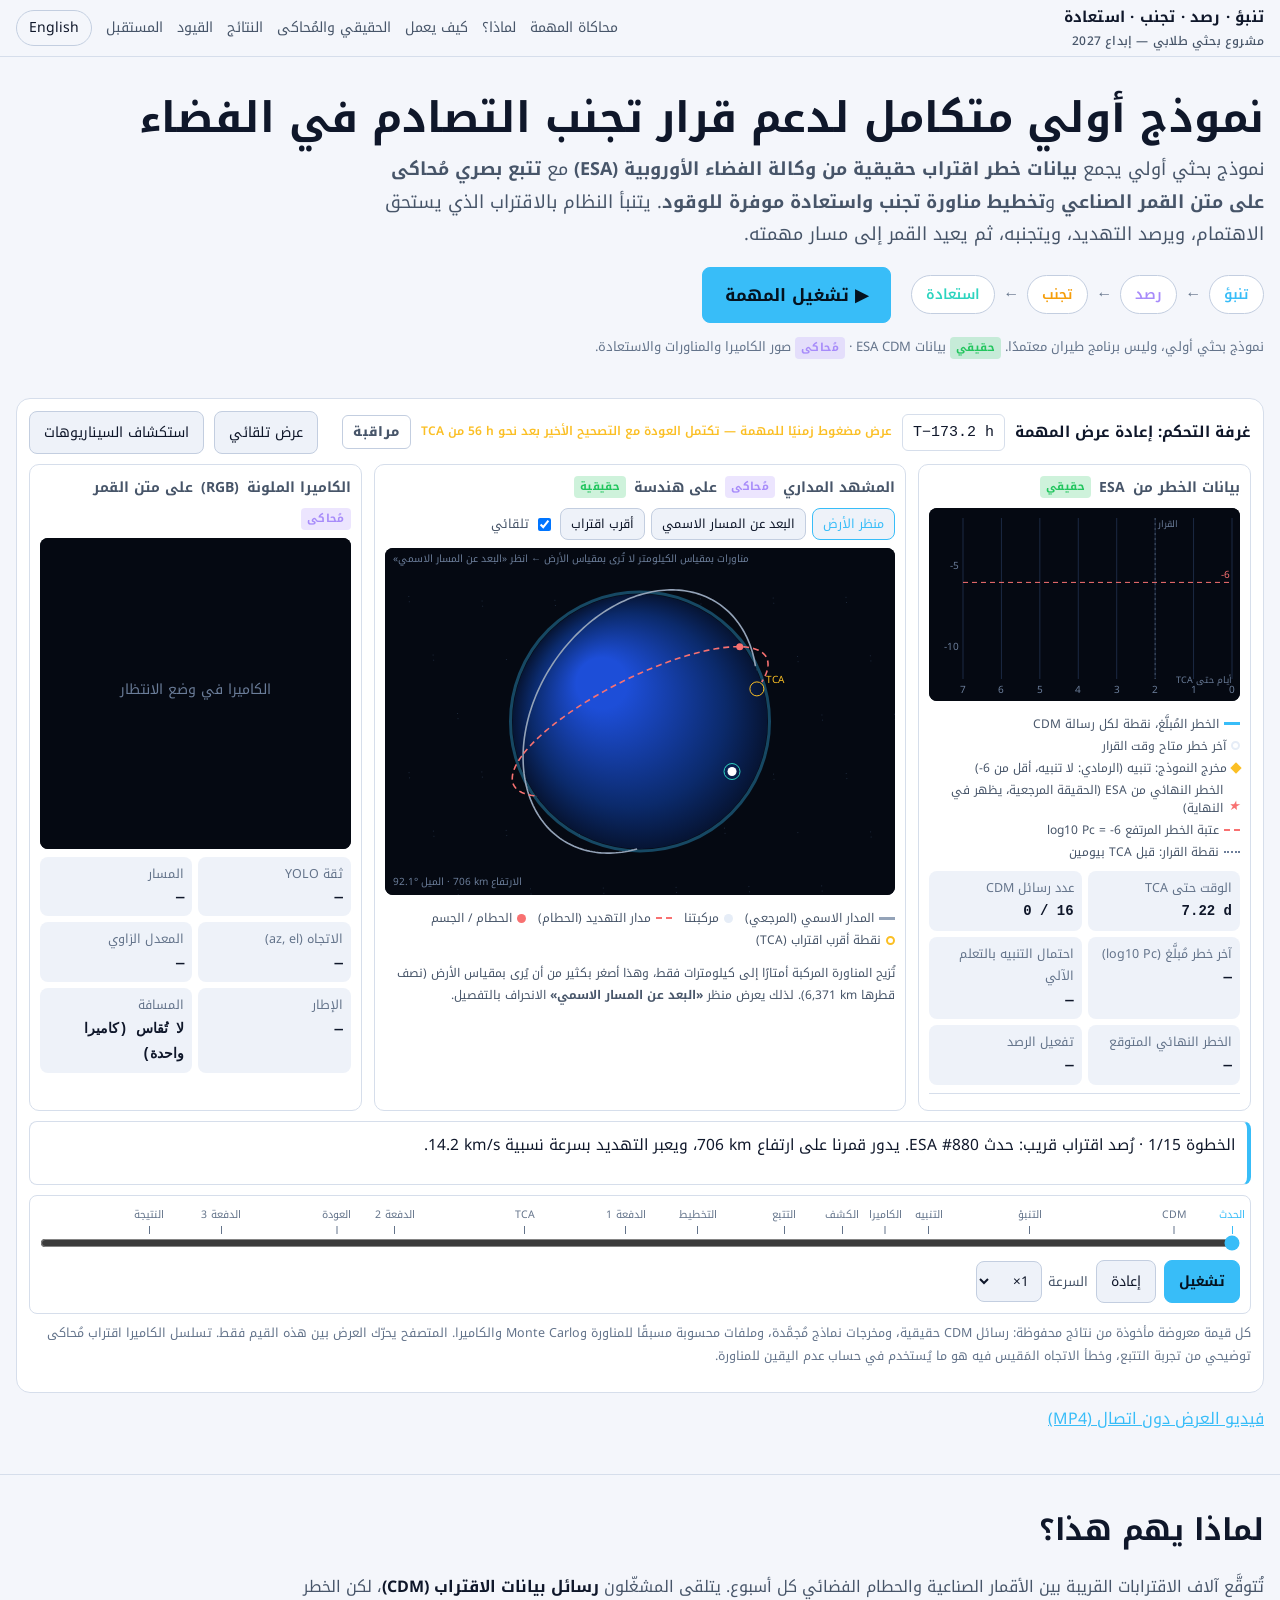
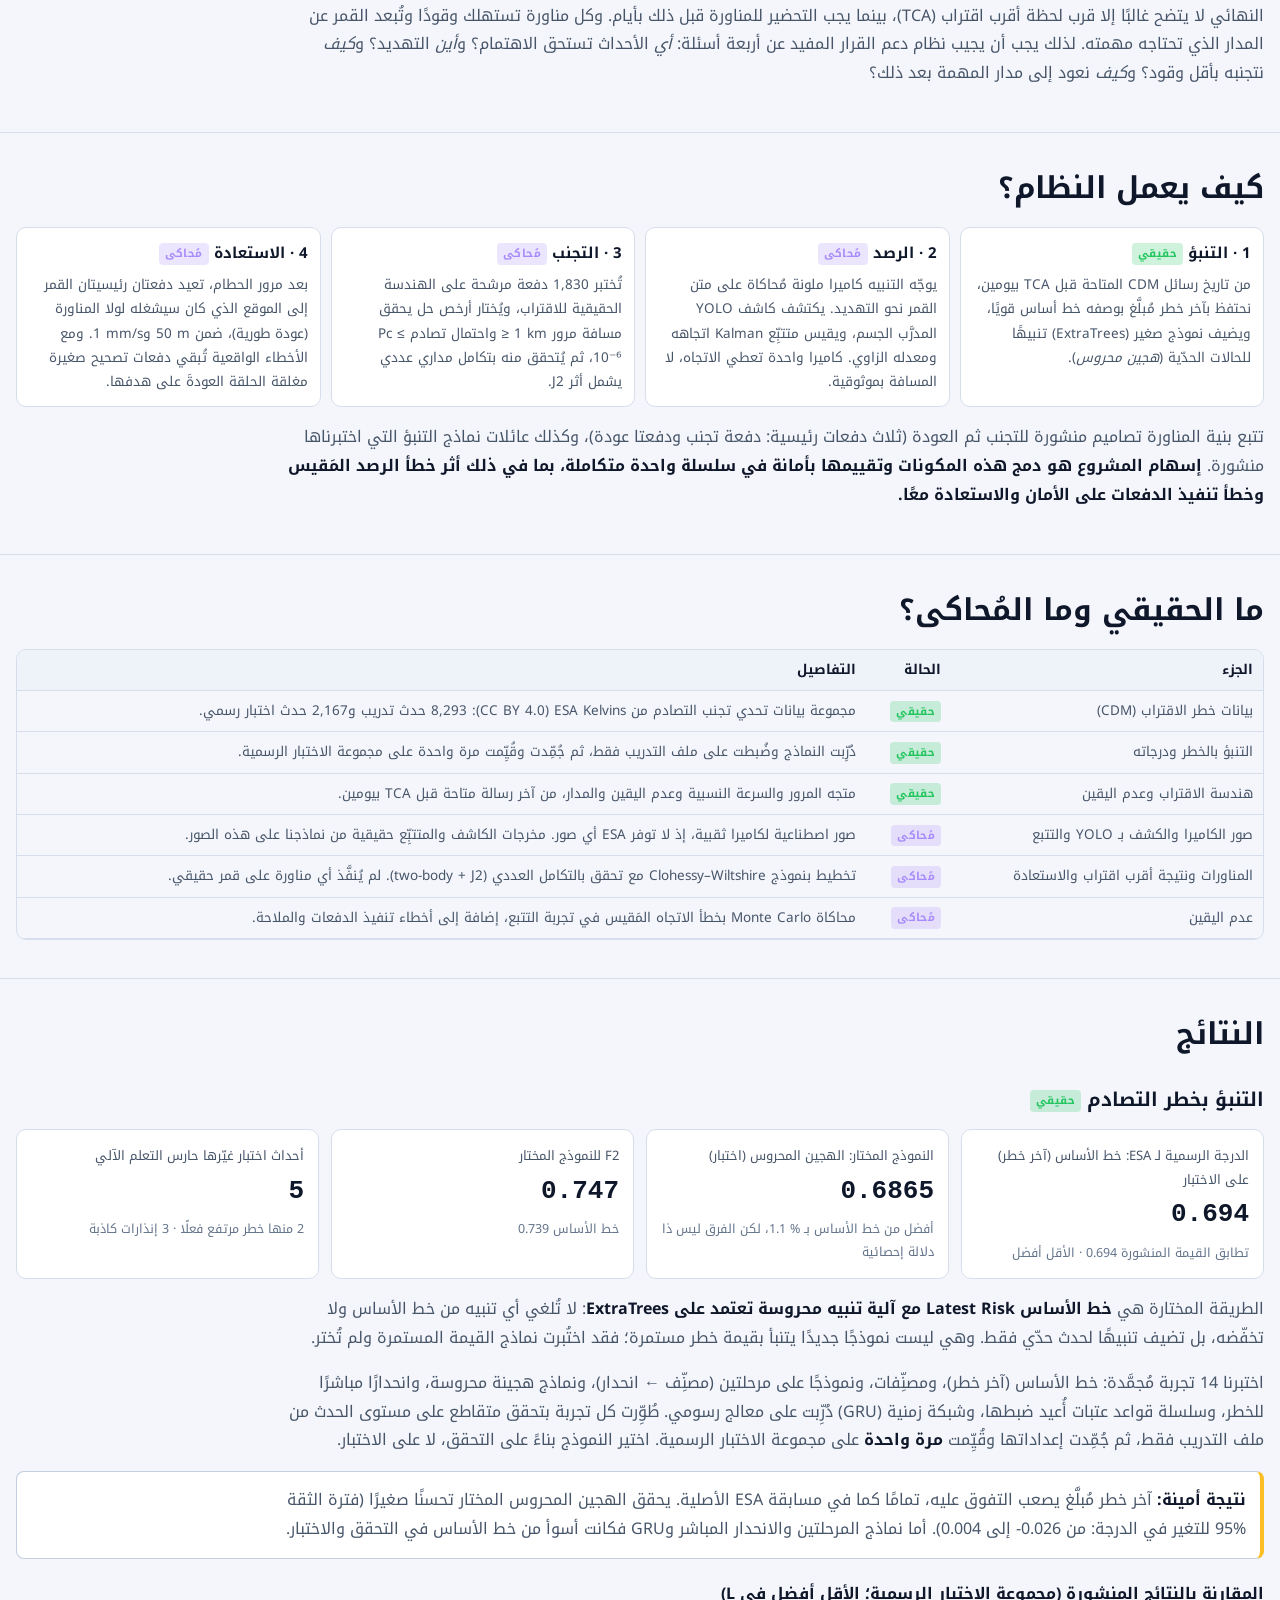
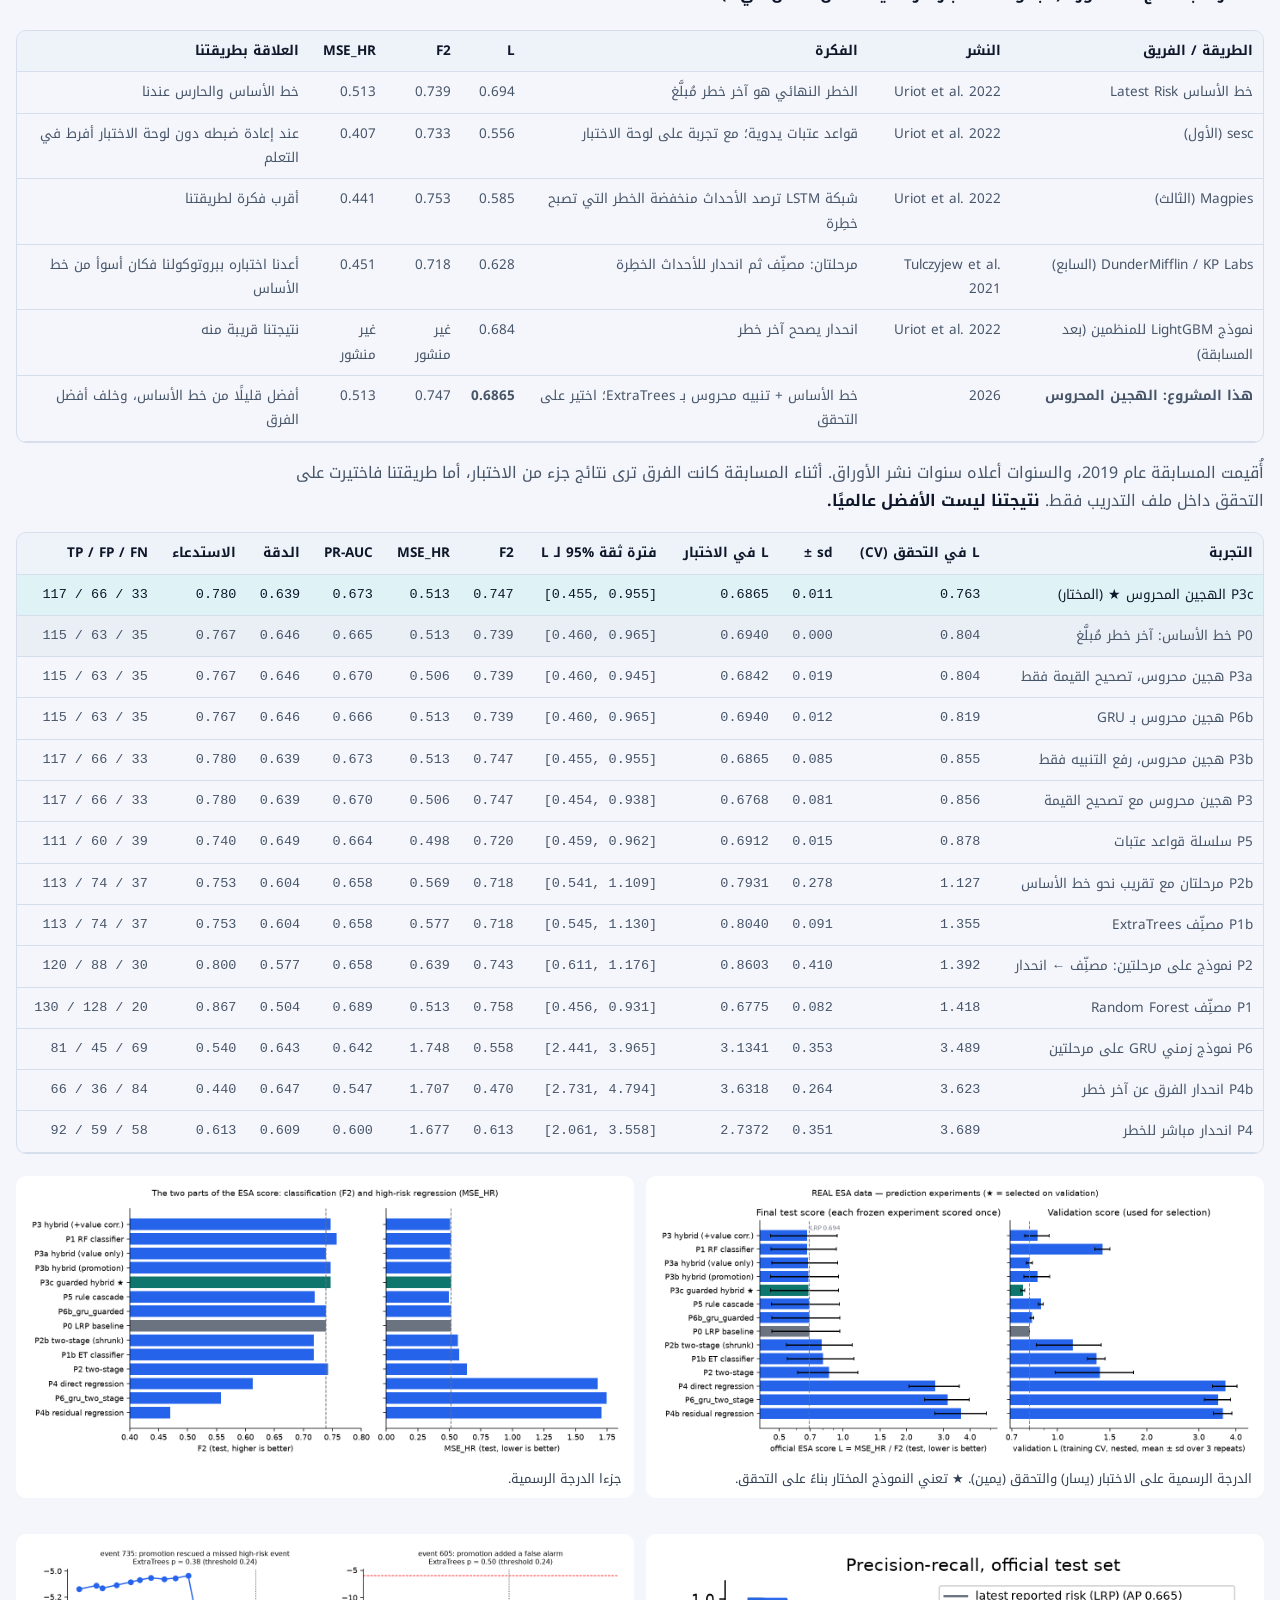
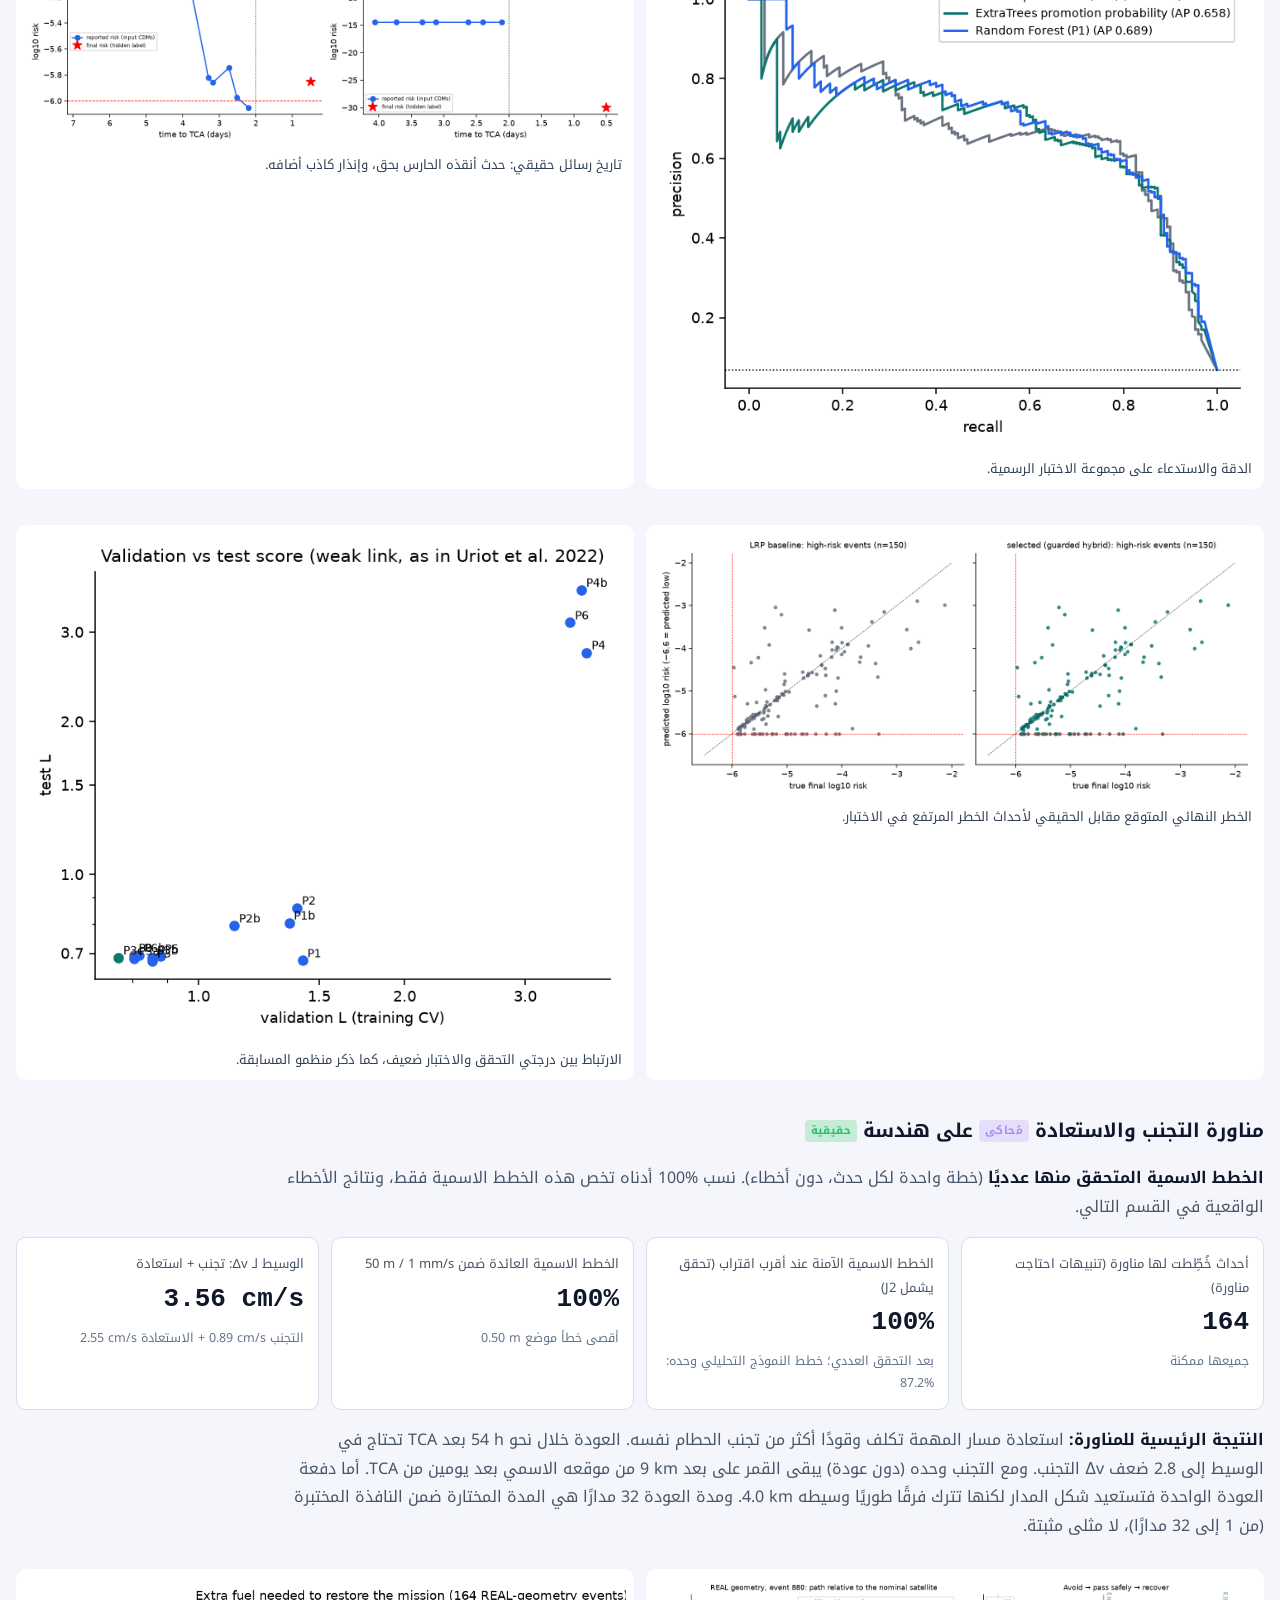
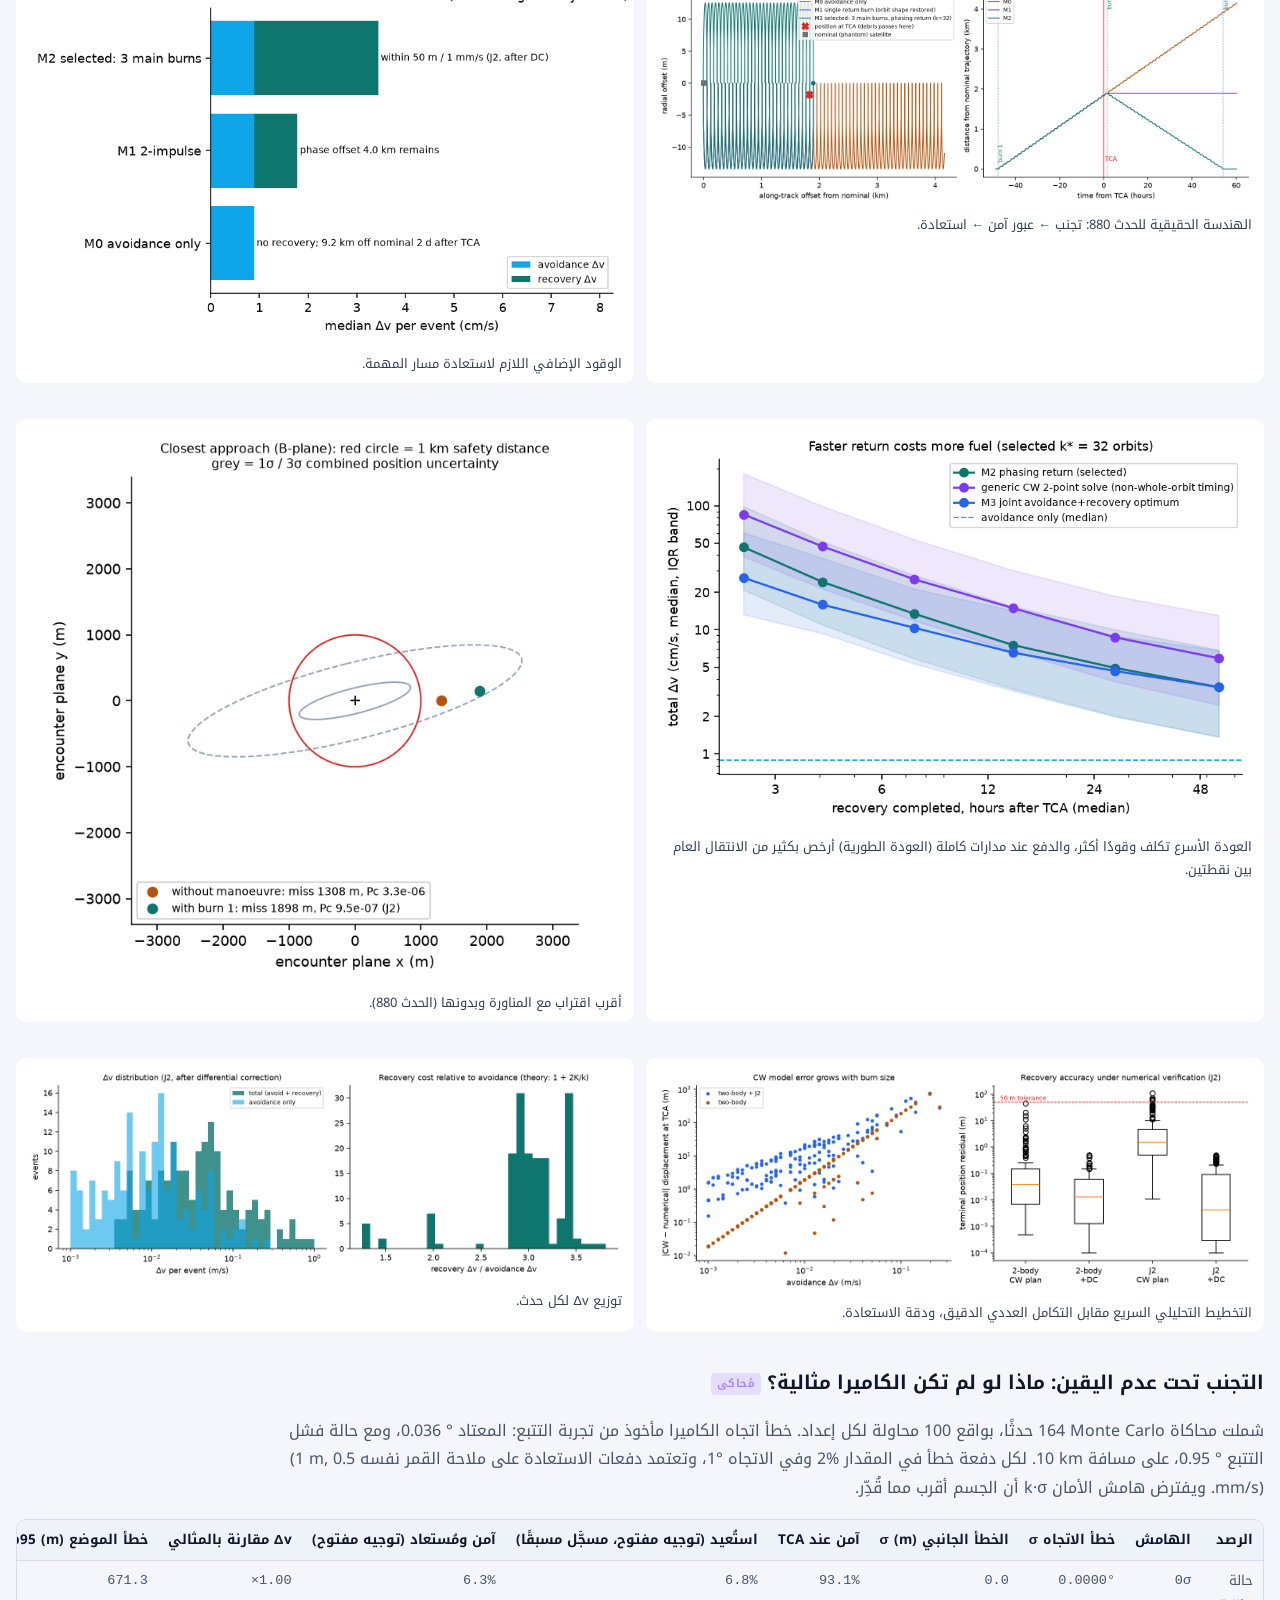
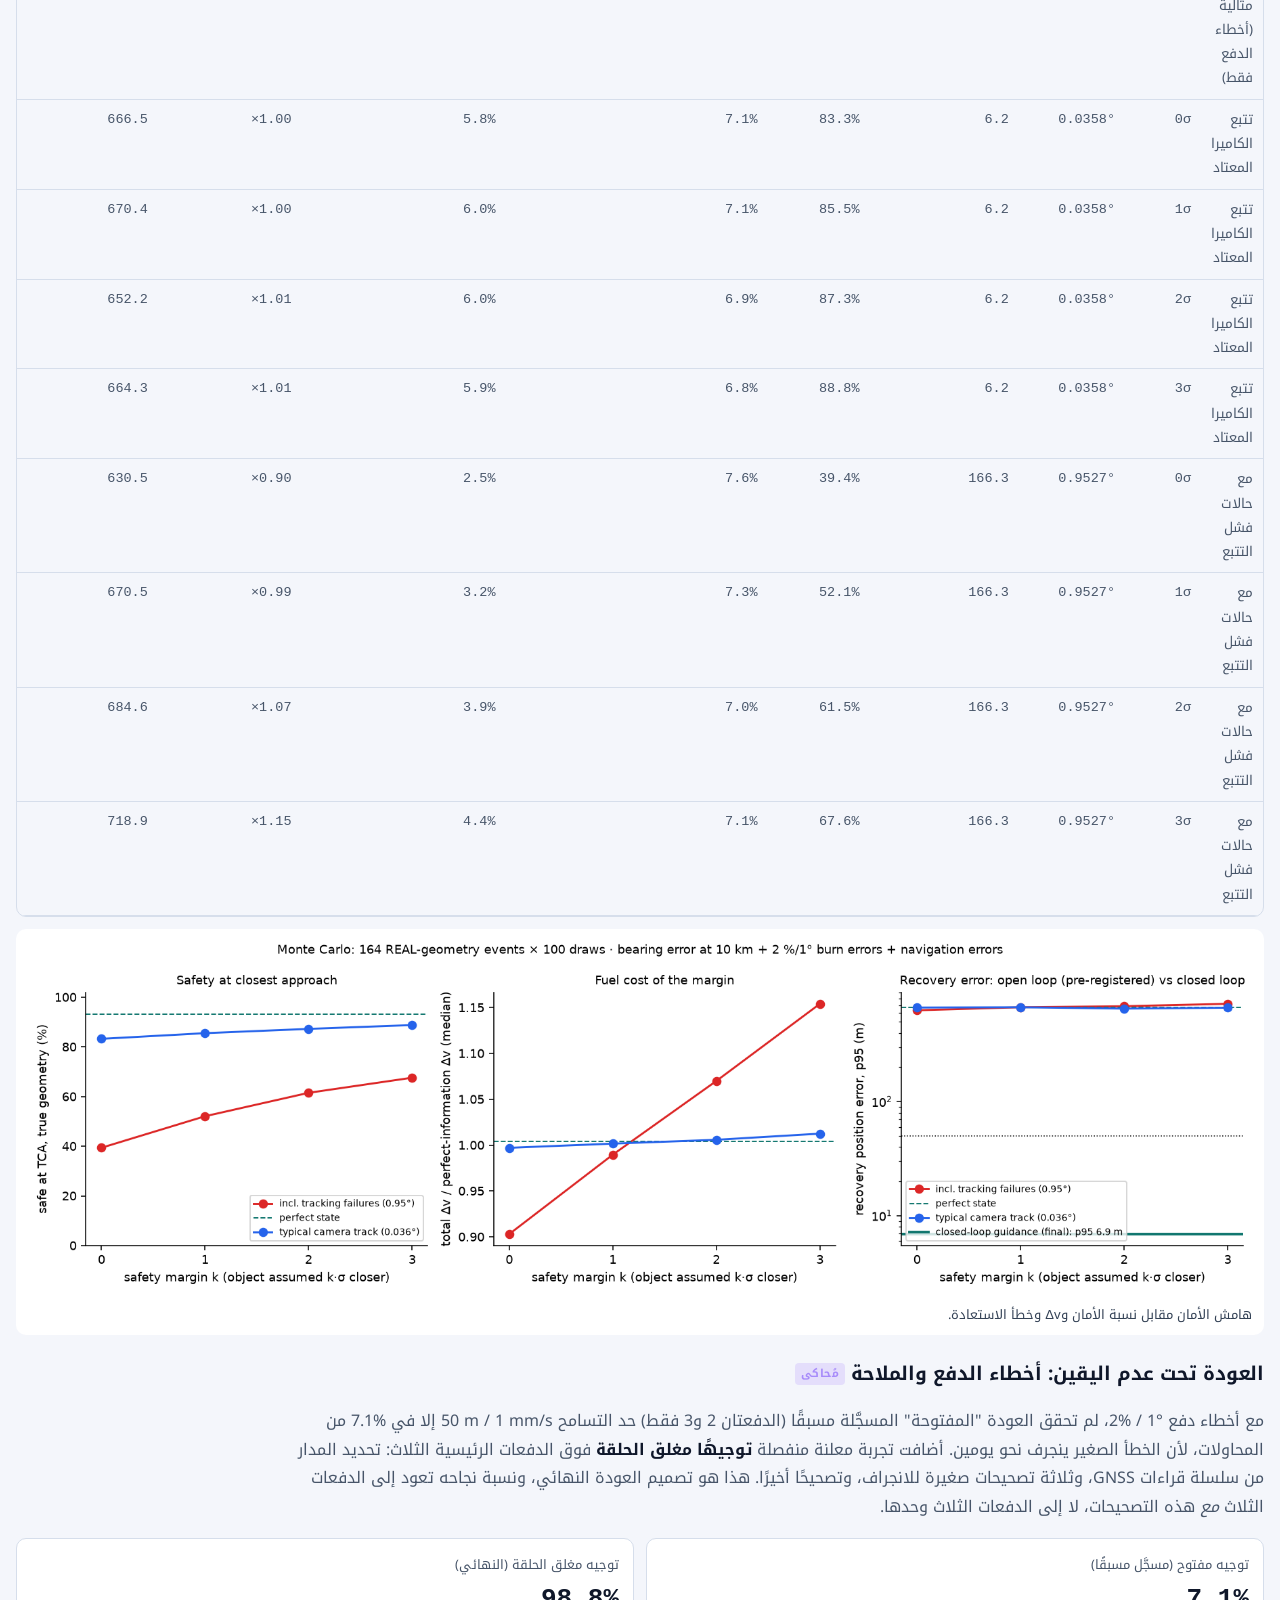
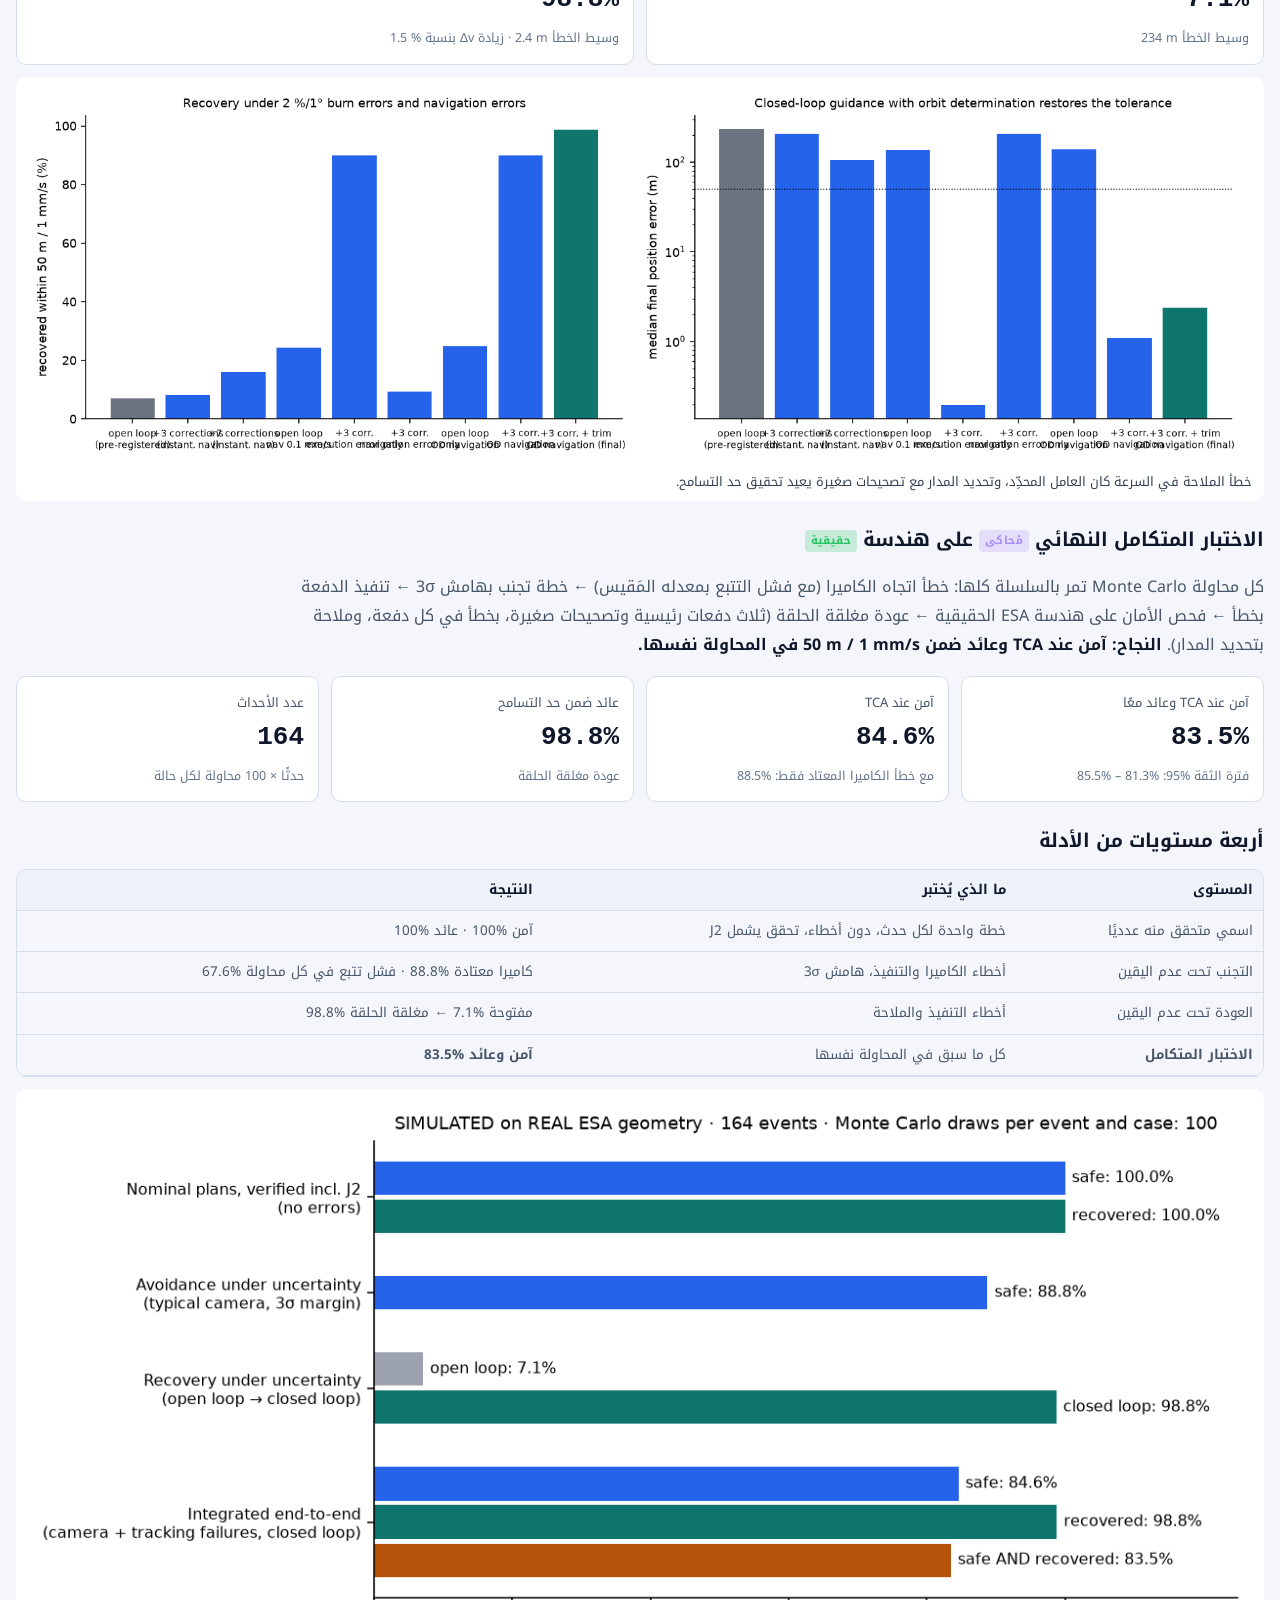
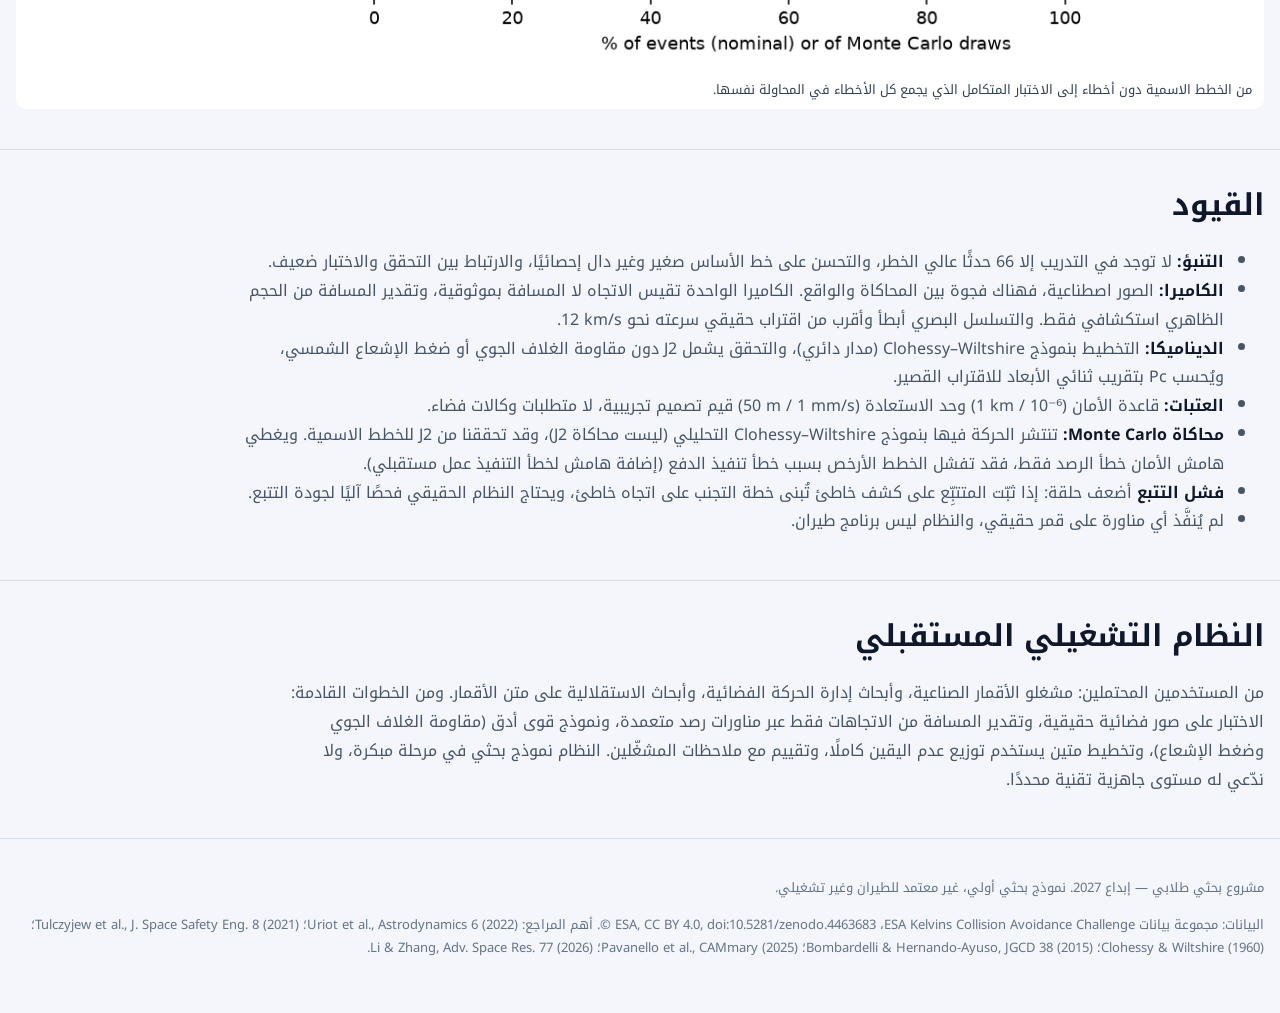
==== commit 8aec6018: "Final competition demonstration: chart legends, time-compressed replay label, integrated end-to-end " ====
--- a/ar/index.html
+++ b/ar/index.html
@@ -34,6 +34,7 @@
   <div class="mc-top">
     <span class="mc-title">غرفة التحكم: إعادة عرض المهمة</span>
     <span class="mc-clock" id="mc-clock"><bdi dir="ltr">T−0.0 h</bdi></span>
+    <span class="mc-compress" id="mc-compress">عرض مضغوط زمنيًا للمهمة</span>
     <span class="status monitor" id="mc-status">مراقبة</span>
     <span class="spacer"></span>
     <button class="btn" id="btn-auto" aria-pressed="true">عرض تلقائي</button>
@@ -43,6 +44,14 @@
     <div class="panel left">
       <h3>بيانات الخطر من <bdi dir="ltr" class="ltr">ESA</bdi> <span class="badge real">حقيقي</span></h3>
       <canvas id="risk-cv" aria-label="الخطر المُبلَّغ مقابل الوقت حتى أقرب اقتراب"></canvas>
+      <div class="legend2" id="risk-legend">
+        <span class="c-acc"><i class="sw"></i><span class="lbl">الخطر المُبلَّغ، نقطة لكل رسالة <bdi dir="ltr" class="ltr">CDM</bdi></span></span>
+        <span class="c-white"><i class="sw ring"></i><span class="lbl">آخر خطر متاح وقت القرار</span></span>
+        <span class="c-warn"><i class="sw diamond"></i><span class="lbl">مخرج النموذج: تنبيه (الرمادي: لا تنبيه، أقل من <bdi dir="ltr" class="ltr">−6</bdi>)</span></span>
+        <span class="c-bad"><i class="sw star"></i><span class="lbl">الخطر النهائي من <bdi dir="ltr" class="ltr">ESA</bdi> (الحقيقة المرجعية، يظهر في النهاية)</span></span>
+        <span class="c-bad"><i class="sw dash"></i><span class="lbl">عتبة الخطر المرتفع <bdi dir="ltr" class="ltr">log10 Pc = −6</bdi></span></span>
+        <span class="c-faint"><i class="sw dot2"></i><span class="lbl">نقطة القرار: قبل <bdi dir="ltr" class="ltr">TCA</bdi> بيومين</span></span>
+      </div>
       <div class="readouts">
         <div class="ro"><div class="k">الوقت حتى <bdi dir="ltr" class="ltr">TCA</bdi></div><div class="v" id="ro-ttca">—</div></div>
         <div class="ro"><div class="k">عدد رسائل <bdi dir="ltr" class="ltr">CDM</bdi></div><div class="v" id="ro-ncdm">—</div></div>
@@ -62,7 +71,27 @@
         <label style="font-size:12.5px;color:var(--muted);display:inline-flex;gap:5px;align-items:center"><input type="checkbox" id="view-auto" checked> تلقائي</label>
       </div>
       <canvas id="orbit-cv" aria-label="رسم متحرك للمدار والمناورة"></canvas>
-      <div class="legend" id="rel-legend"><span class="lg-nominal">القمر الاسمي (المرجعي)</span><span class="lg-avoid">تجنب فقط</span><span class="lg-twoimp">دفعتان (يبقى فرق طوري)</span><span class="lg-recover">خطة الدفعات الثلاث المختارة</span><span class="lg-threat">لحظة <bdi dir="ltr" class="ltr">TCA</bdi> / الحطام</span></div>
+      <div class="legend2" id="earth-legend">
+        <span class="c-nom"><i class="sw"></i><span class="lbl">المدار الاسمي (المرجعي)</span></span>
+        <span class="c-white"><i class="sw dot"></i><span class="lbl">مركبتنا</span></span>
+        <span class="c-thr"><i class="sw dash"></i><span class="lbl">مدار التهديد (الحطام)</span></span>
+        <span class="c-thr"><i class="sw dot"></i><span class="lbl">الحطام / الجسم</span></span>
+        <span class="c-warn"><i class="sw ring"></i><span class="lbl">نقطة أقرب اقتراب <bdi dir="ltr" class="ltr">(TCA)</bdi></span></span>
+      </div>
+      <p class="view-note" id="earth-legend-note">تُزيح المناورة المركبة أمتارًا إلى كيلومترات فقط، وهذا أصغر بكثير من أن يُرى بمقياس الأرض (نصف قطرها <bdi dir="ltr" class="ltr">6,371 km</bdi>). لذلك يعرض منظر <b>«البعد عن المسار الاسمي»</b> الانحراف بالتفصيل.</p>
+      <div class="legend2" id="rel-legend">
+        <span class="c-nom"><i class="sw"></i><span class="lbl">المسار الاسمي المرجعي (البعد صفر)</span></span>
+        <span class="c-rec"><i class="sw"></i><span class="lbl">المسار المختار: تجنب ثم عودة</span></span>
+        <span class="c-avoid"><i class="sw dash"></i><span class="lbl">تجنب فقط (دون عودة)</span></span>
+        <span class="c-two"><i class="sw dot2"></i><span class="lbl">دفعة عودة واحدة (يبقى فرق طوري)</span></span>
+        <span class="c-avoid"><i class="sw dot"></i><span class="lbl">الدفعة 1 (التجنب)</span></span>
+        <span class="c-rec"><i class="sw dot"></i><span class="lbl">دفعات العودة والتصحيحات الصغيرة</span></span>
+        <span class="c-thr"><i class="sw dash"></i><span class="lbl">لحظة <bdi dir="ltr" class="ltr">TCA</bdi> (مرور الحطام)</span></span>
+        <span class="c-white"><i class="sw dot"></i><span class="lbl">موقع مركبتنا الآن</span></span>
+      </div>
+      <div class="legend2" id="enc-legend">
+        <span class="c-muted"><span class="lbl">مستوى الاقتراب عند <bdi dir="ltr" class="ltr">TCA</bdi>: مركبتنا في المركز، والدائرة مسافة الأمان <bdi dir="ltr" class="ltr">1 km</bdi>، والقطوع الناقصة عدم اليقين في الموقع، والنقطتان موضع مرور الحطام دون المناورة ومعها.</span></span>
+      </div>
     </div>
     <div class="panel right">
       <h3>الكاميرا الملونة <bdi dir="ltr" class="ltr">(RGB)</bdi> على متن القمر <span class="badge sim">مُحاكى</span></h3>
@@ -109,9 +138,9 @@
     <div class="st"><h4>1 · التنبؤ <span class="badge real">حقيقي</span></h4><p>من تاريخ رسائل <bdi dir="ltr" class="ltr">CDM</bdi> المتاحة قبل <bdi dir="ltr" class="ltr">TCA</bdi> بيومين، نحتفظ بآخر خطر مُبلَّغ بوصفه خط أساس قويًا، ويضيف نموذج صغير <bdi dir="ltr" class="ltr">(ExtraTrees)</bdi> تنبيهًا للحالات الحدّية (<em>هجين محروس</em>).</p></div>
     <div class="st"><h4>2 · الرصد <span class="badge sim">مُحاكى</span></h4><p>يوجّه التنبيه كاميرا ملونة مُحاكاة على متن القمر نحو التهديد. يكتشف كاشف <bdi dir="ltr" class="ltr">YOLO</bdi> المدرَّب الجسم، ويقيس متتبِّع <bdi dir="ltr" class="ltr">Kalman</bdi> اتجاهه ومعدله الزاوي. كاميرا واحدة تعطي الاتجاه، لا المسافة بموثوقية.</p></div>
     <div class="st"><h4>3 · التجنب <span class="badge sim">مُحاكى</span></h4><p>تُختبر <bdi dir="ltr" class="ltr num">1,830</bdi> دفعة مرشحة على الهندسة الحقيقية للاقتراب، ويُختار أرخص حل يحقق مسافة مرور <bdi dir="ltr" class="ltr">≥ 1 km</bdi> واحتمال تصادم <bdi dir="ltr" class="ltr">Pc ≤ 10⁻⁶</bdi>، ثم يُتحقق منه بتكامل مداري عددي يشمل أثر <bdi dir="ltr" class="ltr">J2</bdi>.</p></div>
-    <div class="st"><h4>4 · الاستعادة <span class="badge sim">مُحاكى</span></h4><p>بعد مرور الحطام، تعيد دفعتان إضافيتان القمر إلى الموقع الذي كان سيشغله لولا المناورة (عودة طورية)، ضمن <bdi dir="ltr" class="ltr">50 m</bdi> و<bdi dir="ltr" class="ltr">1 mm/s</bdi>.</p></div>
-  </div>
-  <p>تتبع بنية المناورة تصاميم منشورة للتجنب ثم العودة (ثلاث دفعات: دفعة تجنب ودفعتا عودة)، وكذلك عائلات نماذج التنبؤ التي اختبرناها منشورة. <strong>إسهام المشروع هو دمج هذه المكونات وتقييمها بأمانة في سلسلة واحدة متكاملة، بما في ذلك أثر خطأ الرصد المَقيس وخطأ تنفيذ الدفعات على الأمان والاستعادة معًا.</strong></p>
+    <div class="st"><h4>4 · الاستعادة <span class="badge sim">مُحاكى</span></h4><p>بعد مرور الحطام، تعيد دفعتان رئيسيتان القمر إلى الموقع الذي كان سيشغله لولا المناورة (عودة طورية)، ضمن <bdi dir="ltr" class="ltr">50 m</bdi> و<bdi dir="ltr" class="ltr">1 mm/s</bdi>. ومع الأخطاء الواقعية تُبقي دفعات تصحيح صغيرة مغلقة الحلقة العودةَ على هدفها.</p></div>
+  </div>
+  <p>تتبع بنية المناورة تصاميم منشورة للتجنب ثم العودة (ثلاث دفعات رئيسية: دفعة تجنب ودفعتا عودة)، وكذلك عائلات نماذج التنبؤ التي اختبرناها منشورة. <strong>إسهام المشروع هو دمج هذه المكونات وتقييمها بأمانة في سلسلة واحدة متكاملة، بما في ذلك أثر خطأ الرصد المَقيس وخطأ تنفيذ الدفعات على الأمان والاستعادة معًا.</strong></p>
 </div></section>
 
 <section class="content" id="real"><div class="wrap">
@@ -133,62 +162,85 @@
   <h3>التنبؤ بخطر التصادم <span class="badge real">حقيقي</span></h3>
   <div class="cards">
     <div class="card"><div class="lbl">الدرجة الرسمية لـ <bdi dir="ltr" class="ltr">ESA</bdi>: خط الأساس (آخر خطر) على الاختبار</div><div class="big"><bdi dir="ltr" data-v="prediction.baseline.test.L" data-fmt="3"></bdi></div><div class="sub">تطابق القيمة المنشورة <bdi dir="ltr" class="ltr num">0.694</bdi> · الأقل أفضل</div></div>
-    <div class="card"><div class="lbl">النموذج المختار في الإصدار الثاني: الهجين المحروس (اختبار)</div><div class="big"><bdi dir="ltr" data-v="prediction.selected.test.L" data-fmt="3"></bdi></div><div class="sub">أفضل من خط الأساس بـ <bdi dir="ltr" data-v="prediction.selected.test.improvement_vs_LRP_pct" data-fmt="1" data-unit="%"></bdi>، لكن الفرق ليس ذا دلالة إحصائية</div></div>
+    <div class="card"><div class="lbl">النموذج المختار: الهجين المحروس (اختبار)</div><div class="big"><bdi dir="ltr" data-v="prediction.selected.test.L" data-fmt="4"></bdi></div><div class="sub">أفضل من خط الأساس بـ <bdi dir="ltr" data-v="prediction.selected.test.improvement_vs_LRP_pct" data-fmt="1" data-unit="%"></bdi>، لكن الفرق ليس ذا دلالة إحصائية</div></div>
     <div class="card"><div class="lbl"><bdi dir="ltr" class="ltr">F2</bdi> للنموذج المختار</div><div class="big"><bdi dir="ltr" data-v="prediction.selected.test.F2" data-fmt="3"></bdi></div><div class="sub">خط الأساس <bdi dir="ltr" data-v="prediction.baseline.test.F2" data-fmt="3"></bdi></div></div>
     <div class="card"><div class="lbl">أحداث اختبار غيّرها حارس التعلم الآلي</div><div class="big"><bdi dir="ltr" data-v="prediction.promotion_on_test.promoted_events" data-fmt="int"></bdi></div><div class="sub"><bdi dir="ltr" data-v="prediction.promotion_on_test.promoted_true_high" data-fmt="int"></bdi> منها خطر مرتفع فعلًا · <bdi dir="ltr" data-v="prediction.promotion_on_test.promoted_false_alarm" data-fmt="int"></bdi> إنذارات كاذبة</div></div>
   </div>
+  <p>الطريقة المختارة هي <strong>خط الأساس <bdi dir="ltr" class="ltr">Latest Risk</bdi> مع آلية تنبيه محروسة تعتمد على <bdi dir="ltr" class="ltr">ExtraTrees</bdi></strong>: لا تُلغي أي تنبيه من خط الأساس ولا تخفّضه، بل تضيف تنبيهًا لحدث حدّي فقط. وهي ليست نموذجًا جديدًا يتنبأ بقيمة خطر مستمرة؛ فقد اختُبرت نماذج القيمة المستمرة ولم تُختر.</p>
   <p>اختبرنا <bdi dir="ltr" data-v="prediction.experiments.length" data-fmt="int"></bdi> تجربة مُجمَّدة: خط الأساس (آخر خطر)، ومصنِّفات، ونموذجًا على مرحلتين (مصنِّف ← انحدار)، ونماذج هجينة محروسة، وانحدارًا مباشرًا للخطر، وسلسلة قواعد عتبات أُعيد ضبطها، وشبكة زمنية <bdi dir="ltr" class="ltr">(GRU)</bdi> دُرِّبت على معالج رسومي. طُوِّرت كل تجربة بتحقق متقاطع على مستوى الحدث من ملف التدريب فقط، ثم جُمِّدت إعداداتها وقُيِّمت <strong>مرة واحدة</strong> على مجموعة الاختبار الرسمية. اختير النموذج بناءً على التحقق، لا على الاختبار.</p>
   <div class="callout"><p><strong>نتيجة أمينة:</strong> آخر خطر مُبلَّغ يصعب التفوق عليه، تمامًا كما في مسابقة <bdi dir="ltr" class="ltr">ESA</bdi> الأصلية. يحقق الهجين المحروس المختار تحسنًا صغيرًا (فترة الثقة <bdi dir="ltr" class="ltr num">95%</bdi> للتغير في الدرجة: من <bdi dir="ltr" class="ltr num" data-v="prediction.selected.test.delta_L_vs_LRP_ci95.0" data-fmt="3"></bdi> إلى <bdi dir="ltr" class="ltr num" data-v="prediction.selected.test.delta_L_vs_LRP_ci95.1" data-fmt="3"></bdi>). أما نماذج المرحلتين والانحدار المباشر و<bdi dir="ltr" class="ltr">GRU</bdi> فكانت أسوأ من خط الأساس في التحقق والاختبار.</p></div>
+
+  <h4>المقارنة بالنتائج المنشورة (مجموعة الاختبار الرسمية؛ الأقل أفضل في <bdi dir="ltr" class="ltr">L</bdi>)</h4>
+  <div class="table-wrap"><table>
+    <thead><tr><th>الطريقة / الفريق</th><th>النشر</th><th>الفكرة</th><th><bdi dir="ltr" class="ltr">L</bdi></th><th><bdi dir="ltr" class="ltr">F2</bdi></th><th><bdi dir="ltr" class="ltr">MSE_HR</bdi></th><th>العلاقة بطريقتنا</th></tr></thead>
+    <tbody>
+      <tr><td>خط الأساس <bdi dir="ltr" class="ltr">Latest Risk</bdi></td><td><bdi dir="ltr" class="ltr">Uriot et al. 2022</bdi></td><td>الخطر النهائي هو آخر خطر مُبلَّغ</td><td><bdi dir="ltr" class="ltr num">0.694</bdi></td><td><bdi dir="ltr" class="ltr num">0.739</bdi></td><td><bdi dir="ltr" class="ltr num">0.513</bdi></td><td>خط الأساس والحارس عندنا</td></tr>
+      <tr><td><bdi dir="ltr" class="ltr">sesc</bdi> (الأول)</td><td><bdi dir="ltr" class="ltr">Uriot et al. 2022</bdi></td><td>قواعد عتبات يدوية؛ مع تجربة على لوحة الاختبار</td><td><bdi dir="ltr" class="ltr num">0.556</bdi></td><td><bdi dir="ltr" class="ltr num">0.733</bdi></td><td><bdi dir="ltr" class="ltr num">0.407</bdi></td><td>عند إعادة ضبطه دون لوحة الاختبار أفرط في التعلم</td></tr>
+      <tr><td><bdi dir="ltr" class="ltr">Magpies</bdi> (الثالث)</td><td><bdi dir="ltr" class="ltr">Uriot et al. 2022</bdi></td><td>شبكة <bdi dir="ltr" class="ltr">LSTM</bdi> ترصد الأحداث منخفضة الخطر التي تصبح خطِرة</td><td><bdi dir="ltr" class="ltr num">0.585</bdi></td><td><bdi dir="ltr" class="ltr num">0.753</bdi></td><td><bdi dir="ltr" class="ltr num">0.441</bdi></td><td>أقرب فكرة لطريقتنا</td></tr>
+      <tr><td><bdi dir="ltr" class="ltr">DunderMifflin / KP Labs</bdi> (السابع)</td><td><bdi dir="ltr" class="ltr">Tulczyjew et al. 2021</bdi></td><td>مرحلتان: مصنِّف ثم انحدار للأحداث الخطِرة</td><td><bdi dir="ltr" class="ltr num">0.628</bdi></td><td><bdi dir="ltr" class="ltr num">0.718</bdi></td><td><bdi dir="ltr" class="ltr num">0.451</bdi></td><td>أعدنا اختباره ببروتوكولنا فكان أسوأ من خط الأساس</td></tr>
+      <tr><td>نموذج <bdi dir="ltr" class="ltr">LightGBM</bdi> للمنظمين (بعد المسابقة)</td><td><bdi dir="ltr" class="ltr">Uriot et al. 2022</bdi></td><td>انحدار يصحح آخر خطر</td><td><bdi dir="ltr" class="ltr num">0.684</bdi></td><td>غير منشور</td><td>غير منشور</td><td>نتيجتنا قريبة منه</td></tr>
+      <tr><td><strong>هذا المشروع: الهجين المحروس</strong></td><td><bdi dir="ltr" class="ltr num">2026</bdi></td><td>خط الأساس + تنبيه محروس بـ <bdi dir="ltr" class="ltr">ExtraTrees</bdi>؛ اختير على التحقق</td><td><strong><bdi dir="ltr" data-v="prediction.selected.test.L" data-fmt="4"></bdi></strong></td><td><bdi dir="ltr" data-v="prediction.selected.test.F2" data-fmt="3"></bdi></td><td><bdi dir="ltr" data-v="prediction.selected.test.MSE_HR" data-fmt="3"></bdi></td><td>أفضل قليلًا من خط الأساس، وخلف أفضل الفرق</td></tr>
+    </tbody></table></div>
+  <p>أُقيمت المسابقة عام <bdi dir="ltr" class="ltr num">2019</bdi>، والسنوات أعلاه سنوات نشر الأوراق. أثناء المسابقة كانت الفرق ترى نتائج جزء من الاختبار، أما طريقتنا فاختيرت على التحقق داخل ملف التدريب فقط. <strong>نتيجتنا ليست الأفضل عالميًا.</strong></p>
   <div class="table-wrap"><table id="exp-table"></table></div>
   <div class="figs">
-    <figure><img src="../assets/figures/v2_pred_official_score.png" alt="الدرجة الرسمية لكل تجربة" loading="lazy"><figcaption>الدرجة الرسمية على الاختبار (يسار) والتحقق (يمين). ★ تعني النموذج المختار بناءً على التحقق.</figcaption></figure>
-    <figure><img src="../assets/figures/v2_pred_f2_msehr.png" alt="F2 وMSE_HR لكل تجربة" loading="lazy"><figcaption>جزءا الدرجة الرسمية.</figcaption></figure>
-    <figure><img src="../assets/figures/v2_pred_pr_curves.png" alt="منحنيات الدقة والاستدعاء" loading="lazy"><figcaption>الدقة والاستدعاء على مجموعة الاختبار الرسمية.</figcaption></figure>
-    <figure><img src="../assets/figures/v2_pred_temporal_examples.png" alt="أمثلة على الأحداث التي رُفع تنبيهها" loading="lazy"><figcaption>تاريخ رسائل حقيقي: حدث أنقذه الحارس بحق، وإنذار كاذب أضافه.</figcaption></figure>
-    <figure><img src="../assets/figures/v2_pred_regression_high_risk.png" alt="الخطر المتوقع مقابل الحقيقي" loading="lazy"><figcaption>الخطر النهائي المتوقع مقابل الحقيقي لأحداث الخطر المرتفع في الاختبار.</figcaption></figure>
-    <figure><img src="../assets/figures/v2_pred_val_vs_test.png" alt="التحقق مقابل الاختبار" loading="lazy"><figcaption>الارتباط بين درجتي التحقق والاختبار ضعيف، كما ذكر منظمو المسابقة.</figcaption></figure>
+    <figure><img src="../assets/figures/pred_official_score.png" alt="الدرجة الرسمية لكل تجربة" loading="lazy"><figcaption>الدرجة الرسمية على الاختبار (يسار) والتحقق (يمين). ★ تعني النموذج المختار بناءً على التحقق.</figcaption></figure>
+    <figure><img src="../assets/figures/pred_f2_msehr.png" alt="F2 وMSE_HR لكل تجربة" loading="lazy"><figcaption>جزءا الدرجة الرسمية.</figcaption></figure>
+    <figure><img src="../assets/figures/pred_pr_curves.png" alt="منحنيات الدقة والاستدعاء" loading="lazy"><figcaption>الدقة والاستدعاء على مجموعة الاختبار الرسمية.</figcaption></figure>
+    <figure><img src="../assets/figures/pred_temporal_examples.png" alt="أمثلة على الأحداث التي رُفع تنبيهها" loading="lazy"><figcaption>تاريخ رسائل حقيقي: حدث أنقذه الحارس بحق، وإنذار كاذب أضافه.</figcaption></figure>
+    <figure><img src="../assets/figures/pred_regression_high_risk.png" alt="الخطر المتوقع مقابل الحقيقي" loading="lazy"><figcaption>الخطر النهائي المتوقع مقابل الحقيقي لأحداث الخطر المرتفع في الاختبار.</figcaption></figure>
+    <figure><img src="../assets/figures/pred_val_vs_test.png" alt="التحقق مقابل الاختبار" loading="lazy"><figcaption>الارتباط بين درجتي التحقق والاختبار ضعيف، كما ذكر منظمو المسابقة.</figcaption></figure>
   </div>
 
   <h3>مناورة التجنب والاستعادة <span class="badge sim">مُحاكى</span> على هندسة <span class="badge real">حقيقية</span></h3>
+  <p><strong>الخطط الاسمية المتحقق منها عدديًا</strong> (خطة واحدة لكل حدث، دون أخطاء). نسب <bdi dir="ltr" class="ltr">100%</bdi> أدناه تخص هذه الخطط الاسمية فقط، ونتائج الأخطاء الواقعية في القسم التالي.</p>
   <div class="cards">
     <div class="card"><div class="lbl">أحداث خُطِّطت لها مناورة (تنبيهات احتاجت مناورة)</div><div class="big"><bdi dir="ltr" data-v="maneuver.n_planned" data-fmt="int"></bdi></div><div class="sub">جميعها ممكنة</div></div>
-    <div class="card"><div class="lbl">آمنة عند أقرب اقتراب <bdi dir="ltr" class="ltr">(two-body + J2)</bdi></div><div class="big"><bdi dir="ltr" data-v="maneuver.final_J2.safe_rate_tca" data-fmt="pct0"></bdi></div><div class="sub">بعد التحقق العددي؛ خطط النموذج التحليلي وحده: <bdi dir="ltr" data-v="maneuver.cw_selected_plan_safe_rate_in_numerical_truth.two_body_J2" data-fmt="pct"></bdi></div></div>
-    <div class="card"><div class="lbl">عادت ضمن <bdi dir="ltr" class="ltr">50 m / 1 mm/s</bdi></div><div class="big"><bdi dir="ltr" data-v="maneuver.final_J2.recovered_rate_after_dc" data-fmt="pct0"></bdi></div><div class="sub">أقصى خطأ موضع <bdi dir="ltr" data-v="maneuver.final_J2.resid_r_after_dc_m.max" data-fmt="2" data-unit="m"></bdi></div></div>
+    <div class="card"><div class="lbl">الخطط الاسمية الآمنة عند أقرب اقتراب (تحقق يشمل <bdi dir="ltr" class="ltr">J2</bdi>)</div><div class="big"><bdi dir="ltr" data-v="maneuver.final_J2.safe_rate_tca" data-fmt="pct0"></bdi></div><div class="sub">بعد التحقق العددي؛ خطط النموذج التحليلي وحده: <bdi dir="ltr" data-v="maneuver.cw_selected_plan_safe_rate_in_numerical_truth.two_body_J2" data-fmt="pct"></bdi></div></div>
+    <div class="card"><div class="lbl">الخطط الاسمية العائدة ضمن <bdi dir="ltr" class="ltr">50 m / 1 mm/s</bdi></div><div class="big"><bdi dir="ltr" data-v="maneuver.final_J2.recovered_rate_after_dc" data-fmt="pct0"></bdi></div><div class="sub">أقصى خطأ موضع <bdi dir="ltr" data-v="maneuver.final_J2.resid_r_after_dc_m.max" data-fmt="2" data-unit="m"></bdi></div></div>
     <div class="card"><div class="lbl">الوسيط لـ <bdi dir="ltr" class="ltr">Δv</bdi>: تجنب + استعادة</div><div class="big"><bdi dir="ltr" data-v="maneuver.final_J2.dv_total.median" data-fmt="2" data-scale="100" data-unit="cm/s"></bdi></div><div class="sub">التجنب <bdi dir="ltr" data-v="maneuver.final_J2.dv_avoid.median" data-fmt="2" data-scale="100" data-unit="cm/s"></bdi> + الاستعادة <bdi dir="ltr" data-v="maneuver.final_J2.dv_recovery.median" data-fmt="2" data-scale="100" data-unit="cm/s"></bdi></div></div>
   </div>
-  <p><strong>النتيجة الرئيسية للإصدار الثاني:</strong> استعادة مسار المهمة تكلف وقودًا أكثر من تجنب الحطام نفسه. عندما تُنفَّذ دفعة التجنب قبل <bdi dir="ltr" class="ltr">TCA</bdi> بيومين، ينجرف القمر نحو كيلومترين عن موقعه الاسمي. والعودة خلال نحو <bdi dir="ltr" data-v="maneuver.recovery_end_after_tca_h.median" data-fmt="0" data-unit="h"></bdi> بعد <bdi dir="ltr" class="ltr">TCA</bdi> تحتاج في الوسيط إلى <bdi dir="ltr" data-v="maneuver.recovery_ratio_rec_over_avoid.median" data-fmt="1"></bdi> ضعف <bdi dir="ltr" class="ltr">Δv</bdi> التجنب. ومن دون استعادة (الإصدار الأول) يبقى القمر على بعد <bdi dir="ltr" data-v="maneuver.architectures.M0_avoidance_only.deviation_tca_plus_2d_m.median" data-fmt="0" data-scale="0.001" data-unit="km"></bdi> من موقعه الاسمي بعد يومين من <bdi dir="ltr" class="ltr">TCA</bdi>. أما العودة بدفعتين فتستعيد شكل المدار لكنها تترك فرقًا طوريًا وسيطه <bdi dir="ltr" data-v="maneuver.architectures.M1_two_impulse_orbit_restore.phase_offset_m.median" data-fmt="1" data-scale="0.001" data-unit="km"></bdi>.</p>
+  <p><strong>النتيجة الرئيسية للمناورة:</strong> استعادة مسار المهمة تكلف وقودًا أكثر من تجنب الحطام نفسه. العودة خلال نحو <bdi dir="ltr" data-v="maneuver.recovery_end_after_tca_h.median" data-fmt="0" data-unit="h"></bdi> بعد <bdi dir="ltr" class="ltr">TCA</bdi> تحتاج في الوسيط إلى <bdi dir="ltr" data-v="maneuver.recovery_ratio_rec_over_avoid.median" data-fmt="1"></bdi> ضعف <bdi dir="ltr" class="ltr">Δv</bdi> التجنب. ومع التجنب وحده (دون عودة) يبقى القمر على بعد <bdi dir="ltr" data-v="maneuver.architectures.M0_avoidance_only.deviation_tca_plus_2d_m.median" data-fmt="0" data-unit="km" data-scale="0.001"></bdi> من موقعه الاسمي بعد يومين من <bdi dir="ltr" class="ltr">TCA</bdi>. أما دفعة العودة الواحدة فتستعيد شكل المدار لكنها تترك فرقًا طوريًا وسيطه <bdi dir="ltr" data-v="maneuver.architectures.M1_two_impulse_orbit_restore.phase_offset_m.median" data-fmt="1" data-unit="km" data-scale="0.001"></bdi>. ومدة العودة <bdi dir="ltr" data-v="maneuver.k_star_orbits" data-fmt="int"></bdi> مدارًا هي المدة المختارة ضمن النافذة المختبرة (من <bdi dir="ltr" class="ltr num">1</bdi> إلى <bdi dir="ltr" class="ltr num">32</bdi> مدارًا)، لا مثلى مثبتة.</p>
   <div class="figs">
-    <figure><img src="../assets/figures/v2_man_trajectory.png" alt="مسارات التجنب والاستعادة" loading="lazy"><figcaption>الهندسة الحقيقية للحدث <bdi dir="ltr" class="ltr">880</bdi>: تجنب ← عبور آمن ← استعادة.</figcaption></figure>
-    <figure><img src="../assets/figures/v2_man_fuel_cost.png" alt="الوقود الإضافي لاستعادة المهمة" loading="lazy"><figcaption>الوقود الإضافي اللازم لاستعادة مسار المهمة.</figcaption></figure>
-    <figure><img src="../assets/figures/v2_man_recovery_tradeoff.png" alt="زمن الاستعادة مقابل Δv" loading="lazy"><figcaption>العودة الأسرع تكلف وقودًا أكثر، والدفع عند مدارات كاملة (العودة الطورية) أرخص بكثير من الانتقال العام بين نقطتين.</figcaption></figure>
-    <figure><img src="../assets/figures/v2_man_closest_approach.png" alt="أقرب اقتراب مع المناورة وبدونها" loading="lazy"><figcaption>أقرب اقتراب مع المناورة وبدونها (الحدث <bdi dir="ltr" class="ltr">880</bdi>).</figcaption></figure>
-    <figure><img src="../assets/figures/v2_man_numerical_validation.png" alt="مقارنة النموذج التحليلي والعددي" loading="lazy"><figcaption>التخطيط التحليلي السريع مقابل التكامل العددي الدقيق، ودقة الاستعادة.</figcaption></figure>
-    <figure><img src="../assets/figures/v2_man_dv_distribution.png" alt="توزيع Δv" loading="lazy"><figcaption>توزيع <bdi dir="ltr" class="ltr">Δv</bdi> لكل حدث.</figcaption></figure>
-  </div>
-
-  <h3>عدم اليقين: ماذا لو لم تكن الكاميرا مثالية؟ <span class="badge sim">مُحاكى</span></h3>
+    <figure><img src="../assets/figures/man_trajectory.png" alt="مسارات التجنب والاستعادة" loading="lazy"><figcaption>الهندسة الحقيقية للحدث <bdi dir="ltr" class="ltr">880</bdi>: تجنب ← عبور آمن ← استعادة.</figcaption></figure>
+    <figure><img src="../assets/figures/man_fuel_cost.png" alt="الوقود الإضافي لاستعادة المهمة" loading="lazy"><figcaption>الوقود الإضافي اللازم لاستعادة مسار المهمة.</figcaption></figure>
+    <figure><img src="../assets/figures/man_recovery_tradeoff.png" alt="زمن الاستعادة مقابل Δv" loading="lazy"><figcaption>العودة الأسرع تكلف وقودًا أكثر، والدفع عند مدارات كاملة (العودة الطورية) أرخص بكثير من الانتقال العام بين نقطتين.</figcaption></figure>
+    <figure><img src="../assets/figures/man_closest_approach.png" alt="أقرب اقتراب مع المناورة وبدونها" loading="lazy"><figcaption>أقرب اقتراب مع المناورة وبدونها (الحدث <bdi dir="ltr" class="ltr">880</bdi>).</figcaption></figure>
+    <figure><img src="../assets/figures/man_numerical_validation.png" alt="مقارنة النموذج التحليلي والعددي" loading="lazy"><figcaption>التخطيط التحليلي السريع مقابل التكامل العددي الدقيق، ودقة الاستعادة.</figcaption></figure>
+    <figure><img src="../assets/figures/man_dv_distribution.png" alt="توزيع Δv" loading="lazy"><figcaption>توزيع <bdi dir="ltr" class="ltr">Δv</bdi> لكل حدث.</figcaption></figure>
+  </div>
+
+  <h3>التجنب تحت عدم اليقين: ماذا لو لم تكن الكاميرا مثالية؟ <span class="badge sim">مُحاكى</span></h3>
   <p>شملت محاكاة <bdi dir="ltr" class="ltr">Monte Carlo</bdi> <bdi dir="ltr" data-v="uncertainty.events" data-fmt="int"></bdi> حدثًا، بواقع <bdi dir="ltr" data-v="uncertainty.n_mc_per_event_case" data-fmt="int"></bdi> محاولة لكل إعداد. خطأ اتجاه الكاميرا مأخوذ من تجربة التتبع: المعتاد <bdi dir="ltr" data-v="uncertainty.sigmas_deg.typical_camera_track" data-fmt="3" data-unit="°"></bdi>، ومع حالة فشل التتبع <bdi dir="ltr" data-v="uncertainty.sigmas_deg.including_track_failures" data-fmt="2" data-unit="°"></bdi>، على مسافة <bdi dir="ltr" class="ltr">10 km</bdi>. لكل دفعة خطأ في المقدار <bdi dir="ltr" class="ltr">2%</bdi> وفي الاتجاه <bdi dir="ltr" class="ltr">1°</bdi>، وتعتمد دفعات الاستعادة على ملاحة القمر نفسه <bdi dir="ltr" class="ltr">(1 m, 0.5 mm/s)</bdi>. ويفترض هامش الأمان <bdi dir="ltr" class="ltr">k·σ</bdi> أن الجسم أقرب مما قُدِّر.</p>
   <div class="table-wrap"><table id="unc-table"></table></div>
-  <figure><img src="../assets/figures/v2_unc_margin.png" alt="هامش الأمان مقابل الأمان وΔv وخطأ الاستعادة" loading="lazy"><figcaption>هامش الأمان مقابل نسبة الأمان و<bdi dir="ltr" class="ltr">Δv</bdi> وخطأ الاستعادة.</figcaption></figure>
-
-  <h4>الاستعادة مع أخطاء الدفع والملاحة</h4>
-  <p>مع أخطاء دفع <bdi dir="ltr" class="ltr">2% / 1°</bdi>، لم تحقق العودة "المفتوحة" المسجَّلة مسبقًا (الدفعتان 2 و3 فقط) حد التسامح <bdi dir="ltr" class="ltr">50 m / 1 mm/s</bdi> إلا في <bdi dir="ltr" data-v="recovery_robustness.by_config.open_loop.recovered_rate" data-fmt="pct"></bdi> من المحاولات، لأن الخطأ الصغير ينجرف نحو يومين. أضافت تجربة جديدة معلنة <strong>توجيهًا مغلق الحلقة</strong>: تحديد المدار من سلسلة قراءات <bdi dir="ltr" class="ltr">GNSS</bdi>، وثلاثة تصحيحات صغيرة للانجراف، وتصحيحًا أخيرًا. وهذا هو تصميم الاستعادة النهائي في الإصدار الثاني.</p>
+  <figure><img src="../assets/figures/unc_margin.png" alt="هامش الأمان مقابل الأمان وΔv وخطأ الاستعادة" loading="lazy"><figcaption>هامش الأمان مقابل نسبة الأمان و<bdi dir="ltr" class="ltr">Δv</bdi> وخطأ الاستعادة.</figcaption></figure>
+
+  <h3>العودة تحت عدم اليقين: أخطاء الدفع والملاحة <span class="badge sim">مُحاكى</span></h3>
+  <p>مع أخطاء دفع <bdi dir="ltr" class="ltr">2% / 1°</bdi>، لم تحقق العودة "المفتوحة" المسجَّلة مسبقًا (الدفعتان 2 و3 فقط) حد التسامح <bdi dir="ltr" class="ltr">50 m / 1 mm/s</bdi> إلا في <bdi dir="ltr" data-v="recovery_robustness.by_config.open_loop.recovered_rate" data-fmt="pct"></bdi> من المحاولات، لأن الخطأ الصغير ينجرف نحو يومين. أضافت تجربة معلنة منفصلة <strong>توجيهًا مغلق الحلقة</strong> فوق الدفعات الرئيسية الثلاث: تحديد المدار من سلسلة قراءات <bdi dir="ltr" class="ltr">GNSS</bdi>، وثلاثة تصحيحات صغيرة للانجراف، وتصحيحًا أخيرًا. هذا هو تصميم العودة النهائي، ونسبة نجاحه تعود إلى الدفعات الثلاث <em>مع</em> هذه التصحيحات، لا إلى الدفعات الثلاث وحدها.</p>
   <div class="cards">
     <div class="card"><div class="lbl">توجيه مفتوح (مسجَّل مسبقًا)</div><div class="big"><bdi dir="ltr" data-v="recovery_robustness.by_config.open_loop.recovered_rate" data-fmt="pct"></bdi></div><div class="sub">وسيط الخطأ <bdi dir="ltr" data-v="recovery_robustness.by_config.open_loop.rr_median" data-fmt="0" data-unit="m"></bdi></div></div>
     <div class="card"><div class="lbl">توجيه مغلق الحلقة (النهائي)</div><div class="big"><bdi dir="ltr" data-v="recovery_robustness.by_config.mcc3_od_trim.recovered_rate" data-fmt="pct"></bdi></div><div class="sub">وسيط الخطأ <bdi dir="ltr" data-v="recovery_robustness.by_config.mcc3_od_trim.rr_median" data-fmt="1" data-unit="m"></bdi> · زيادة <bdi dir="ltr" class="ltr">Δv</bdi> بنسبة <bdi dir="ltr" data-v="recovery_robustness.by_config.mcc3_od_trim.dv_increase_vs_open_loop_pct" data-fmt="1" data-unit="%"></bdi></div></div>
   </div>
-  <figure><img src="../assets/figures/v2_unc_recovery_guidance.png" alt="نجاح الاستعادة لتصاميم توجيه وملاحة مختلفة" loading="lazy"><figcaption>خطأ الملاحة في السرعة كان العامل المحدِّد، وتحديد المدار مع تصحيحات صغيرة يعيد تحقيق حد التسامح.</figcaption></figure>
-
-  <h3>من الإصدار الأول إلى الثاني</h3>
+  <figure><img src="../assets/figures/unc_recovery_guidance.png" alt="نجاح الاستعادة لتصاميم توجيه وملاحة مختلفة" loading="lazy"><figcaption>خطأ الملاحة في السرعة كان العامل المحدِّد، وتحديد المدار مع تصحيحات صغيرة يعيد تحقيق حد التسامح.</figcaption></figure>
+
+  <h3>الاختبار المتكامل النهائي <span class="badge sim">مُحاكى</span> على هندسة <span class="badge real">حقيقية</span></h3>
+  <p>كل محاولة <bdi dir="ltr" class="ltr">Monte Carlo</bdi> تمر بالسلسلة كلها: خطأ اتجاه الكاميرا (مع فشل التتبع بمعدله المَقيس) ← خطة تجنب بهامش <bdi dir="ltr" class="ltr">3σ</bdi> ← تنفيذ الدفعة بخطأ ← فحص الأمان على هندسة <bdi dir="ltr" class="ltr">ESA</bdi> الحقيقية ← عودة مغلقة الحلقة (ثلاث دفعات رئيسية وتصحيحات صغيرة، بخطأ في كل دفعة، وملاحة بتحديد المدار). <strong>النجاح: آمن عند <bdi dir="ltr" class="ltr">TCA</bdi> وعائد ضمن <bdi dir="ltr" class="ltr">50 m / 1 mm/s</bdi> في المحاولة نفسها.</strong></p>
+  <div class="cards">
+    <div class="card"><div class="lbl">آمن عند <bdi dir="ltr" class="ltr">TCA</bdi> وعائد معًا</div><div class="big"><bdi dir="ltr" data-v="end_to_end.headline.safe_and_recovered_rate" data-fmt="pct"></bdi></div><div class="sub">فترة الثقة <bdi dir="ltr" class="ltr">95%</bdi>: <bdi dir="ltr" data-v="end_to_end.headline.safe_and_recovered_ci95_event_bootstrap.0" data-fmt="pct"></bdi> – <bdi dir="ltr" data-v="end_to_end.headline.safe_and_recovered_ci95_event_bootstrap.1" data-fmt="pct"></bdi></div></div>
+    <div class="card"><div class="lbl">آمن عند <bdi dir="ltr" class="ltr">TCA</bdi></div><div class="big"><bdi dir="ltr" data-v="end_to_end.headline.safe_rate" data-fmt="pct"></bdi></div><div class="sub">مع خطأ الكاميرا المعتاد فقط: <bdi dir="ltr" data-v="end_to_end.cases.typical_camera_track.safe_rate" data-fmt="pct"></bdi></div></div>
+    <div class="card"><div class="lbl">عائد ضمن حد التسامح</div><div class="big"><bdi dir="ltr" data-v="end_to_end.headline.recovered_rate" data-fmt="pct"></bdi></div><div class="sub">عودة مغلقة الحلقة</div></div>
+    <div class="card"><div class="lbl">عدد الأحداث</div><div class="big"><bdi dir="ltr" data-v="end_to_end.events" data-fmt="int"></bdi></div><div class="sub">حدثًا × <bdi dir="ltr" data-v="end_to_end.draws_per_event_case" data-fmt="int"></bdi> محاولة لكل حالة</div></div>
+  </div>
+  <h3>أربعة مستويات من الأدلة</h3>
   <div class="table-wrap"><table>
-    <thead><tr><th></th><th>الإصدار الأول</th><th>الإصدار الثاني</th></tr></thead>
+    <thead><tr><th>المستوى</th><th>ما الذي يُختبر</th><th>النتيجة</th></tr></thead>
     <tbody>
-      <tr><td>التنبؤ</td><td>لم يتفوق أي نموذج على خط الأساس (درجة <bdi dir="ltr" class="ltr">Random Forest</bdi>: <bdi dir="ltr" class="ltr num">0.967</bdi>)</td><td>الهجين المحروس <bdi dir="ltr" data-v="prediction.selected.test.L" data-fmt="3"></bdi> مقابل خط الأساس <bdi dir="ltr" data-v="prediction.baseline.test.L" data-fmt="3"></bdi>: تحسن صغير أمين وغير دال إحصائيًا، مع مقارنة أوسع (مرحلتان، انحدار، <bdi dir="ltr" class="ltr">GRU</bdi>).</td></tr>
-      <tr><td>المناورة</td><td>تجنب فقط، ويبقى القمر خارج مداره</td><td>تجنب ثم عبور آمن ثم عودة طورية إلى المسار الاسمي (ثلاث دفعات)</td></tr>
-      <tr><td>التحقق</td><td>نموذج <bdi dir="ltr" class="ltr">Clohessy–Wiltshire</bdi></td><td>تحقق عددي <bdi dir="ltr" class="ltr">(two-body + J2)</bdi> لكل خطة مع إصلاح تلقائي</td></tr>
-      <tr><td>عدم اليقين</td><td>التجنب فقط</td><td>التجنب <em>و</em>الاستعادة: أخطاء الرصد والتنفيذ والملاحة</td></tr>
-      <tr><td>العرض</td><td>صفحات خطوة بخطوة</td><td>غرفة تحكم تفاعلية، وسيناريوهات إخفاق، وثنائية اللغة</td></tr>
+      <tr><td>اسمي متحقق منه عدديًا</td><td>خطة واحدة لكل حدث، دون أخطاء، تحقق يشمل <bdi dir="ltr" class="ltr">J2</bdi></td><td>آمن <bdi dir="ltr" data-v="maneuver.final_J2.safe_rate_tca" data-fmt="pct0"></bdi> · عائد <bdi dir="ltr" data-v="maneuver.final_J2.recovered_rate_after_dc" data-fmt="pct0"></bdi></td></tr>
+      <tr><td>التجنب تحت عدم اليقين</td><td>أخطاء الكاميرا والتنفيذ، هامش <bdi dir="ltr" class="ltr">3σ</bdi></td><td>كاميرا معتادة <bdi dir="ltr" data-v="uncertainty_headline.typical_3sigma.safe_rate" data-fmt="pct"></bdi> · فشل تتبع في كل محاولة <bdi dir="ltr" data-v="uncertainty_headline.failure_3sigma.safe_rate" data-fmt="pct"></bdi></td></tr>
+      <tr><td>العودة تحت عدم اليقين</td><td>أخطاء التنفيذ والملاحة</td><td>مفتوحة <bdi dir="ltr" data-v="recovery_robustness.by_config.open_loop.recovered_rate" data-fmt="pct"></bdi> ← مغلقة الحلقة <bdi dir="ltr" data-v="recovery_robustness.by_config.mcc3_od_trim.recovered_rate" data-fmt="pct"></bdi></td></tr>
+      <tr><td><strong>الاختبار المتكامل</strong></td><td>كل ما سبق في المحاولة نفسها</td><td><strong>آمن وعائد <bdi dir="ltr" data-v="end_to_end.headline.safe_and_recovered_rate" data-fmt="pct"></bdi></strong></td></tr>
     </tbody></table></div>
+  <figure><img src="../assets/figures/e2e_levels.png" alt="أربعة مستويات من الأدلة" loading="lazy"><figcaption>من الخطط الاسمية دون أخطاء إلى الاختبار المتكامل الذي يجمع كل الأخطاء في المحاولة نفسها.</figcaption></figure>
 </div></section>
 
 <section class="content" id="limits"><div class="wrap">
@@ -198,7 +250,8 @@
     <li><strong>الكاميرا:</strong> الصور اصطناعية، فهناك فجوة بين المحاكاة والواقع. الكاميرا الواحدة تقيس الاتجاه لا المسافة بموثوقية، وتقدير المسافة من الحجم الظاهري استكشافي فقط. والتسلسل البصري أبطأ وأقرب من اقتراب حقيقي سرعته نحو <bdi dir="ltr" class="ltr">12 km/s</bdi>.</li>
     <li><strong>الديناميكا:</strong> التخطيط بنموذج <bdi dir="ltr" class="ltr">Clohessy–Wiltshire</bdi> (مدار دائري)، والتحقق يشمل <bdi dir="ltr" class="ltr">J2</bdi> دون مقاومة الغلاف الجوي أو ضغط الإشعاع الشمسي، ويُحسب <bdi dir="ltr" class="ltr">Pc</bdi> بتقريب ثنائي الأبعاد للاقتراب القصير.</li>
     <li><strong>العتبات:</strong> قاعدة الأمان <bdi dir="ltr" class="ltr">(1 km / 10⁻⁶)</bdi> وحد الاستعادة <bdi dir="ltr" class="ltr">(50 m / 1 mm/s)</bdi> قيم تصميم تجريبية، لا متطلبات وكالات فضاء.</li>
-    <li><strong>محاكاة <bdi dir="ltr" class="ltr">Monte Carlo</bdi>:</strong> تستخدم النموذج التحليلي بوصفه الحقيقة، ويُعالَج خطأ النموذج منفصلًا بخطوة التحقق العددي. ويغطي هامش الأمان خطأ الرصد فقط، فقد تفشل الخطط الأرخص بسبب خطأ تنفيذ الدفع (إضافة هامش لخطأ التنفيذ عمل مستقبلي).</li>
+    <li><strong>محاكاة <bdi dir="ltr" class="ltr">Monte Carlo</bdi>:</strong> تنتشر الحركة فيها بنموذج <bdi dir="ltr" class="ltr">Clohessy–Wiltshire</bdi> التحليلي (ليست محاكاة <bdi dir="ltr" class="ltr">J2</bdi>)، وقد تحققنا من <bdi dir="ltr" class="ltr">J2</bdi> للخطط الاسمية. ويغطي هامش الأمان خطأ الرصد فقط، فقد تفشل الخطط الأرخص بسبب خطأ تنفيذ الدفع (إضافة هامش لخطأ التنفيذ عمل مستقبلي).</li>
+    <li><strong>فشل التتبع</strong> أضعف حلقة: إذا ثبّت المتتبِّع على كشف خاطئ تُبنى خطة التجنب على اتجاه خاطئ، ويحتاج النظام الحقيقي فحصًا آليًا لجودة التتبع.</li>
     <li>لم يُنفَّذ أي مناورة على قمر حقيقي، والنظام ليس برنامج طيران.</li>
   </ul>
 </div></section>
--- a/assets/css/site.css
+++ b/assets/css/site.css
@@ -166,3 +166,21 @@
 body.capture header.top, body.capture .hero, body.capture section.content, body.capture footer,
 body.capture #mission > .wrap > p { display: none !important; }
 body.capture section.mc { padding-top: 10px; }
+/* explicit chart legends (shapes match the canvas marks) */
+.legend2 { display: flex; flex-wrap: wrap; gap: 4px 12px; font-size: 12px; color: var(--muted); margin: 6px 0 2px; line-height: 1.5; }
+.legend2 > span { display: inline-flex; align-items: center; gap: 5px; }
+.legend2 .sw { display: inline-block; flex: none; width: 16px; height: 0; border-top: 3px solid currentColor; }
+.legend2 .sw.dash { border-top: 2px dashed currentColor; }
+.legend2 .sw.dot2 { border-top: 2px dotted currentColor; }
+.legend2 .sw.dot { width: 9px; height: 9px; border: 0; border-radius: 50%; background: currentColor; }
+.legend2 .sw.ring { width: 9px; height: 9px; border: 2px solid currentColor; border-radius: 50%; }
+.legend2 .sw.diamond { width: 8px; height: 8px; border: 0; background: currentColor; transform: rotate(45deg); }
+.legend2 .sw.star { width: auto; border: 0; font-size: 13px; line-height: 1; }
+.legend2 .sw.star::before { content: "\2605"; }
+.legend2 .c-acc { color: var(--accent); } .legend2 .c-white { color: #e6edf7; } .legend2 .c-warn { color: var(--warn); }
+.legend2 .c-bad { color: var(--bad); } .legend2 .c-faint { color: #6b7d99; } .legend2 .c-nom { color: var(--nominal); }
+.legend2 .c-thr { color: var(--threat); } .legend2 .c-avoid { color: var(--avoid); } .legend2 .c-rec { color: var(--recover); }
+.legend2 .c-two { color: var(--twoimp); } .legend2 .c-muted { color: var(--muted); }
+.legend2 .lbl { color: var(--muted); }
+.view-note { font-size: 12px; color: var(--muted); margin: 4px 0 0; }
+.mc-compress { font-size: 12px; color: var(--warn); font-weight: 600; }
